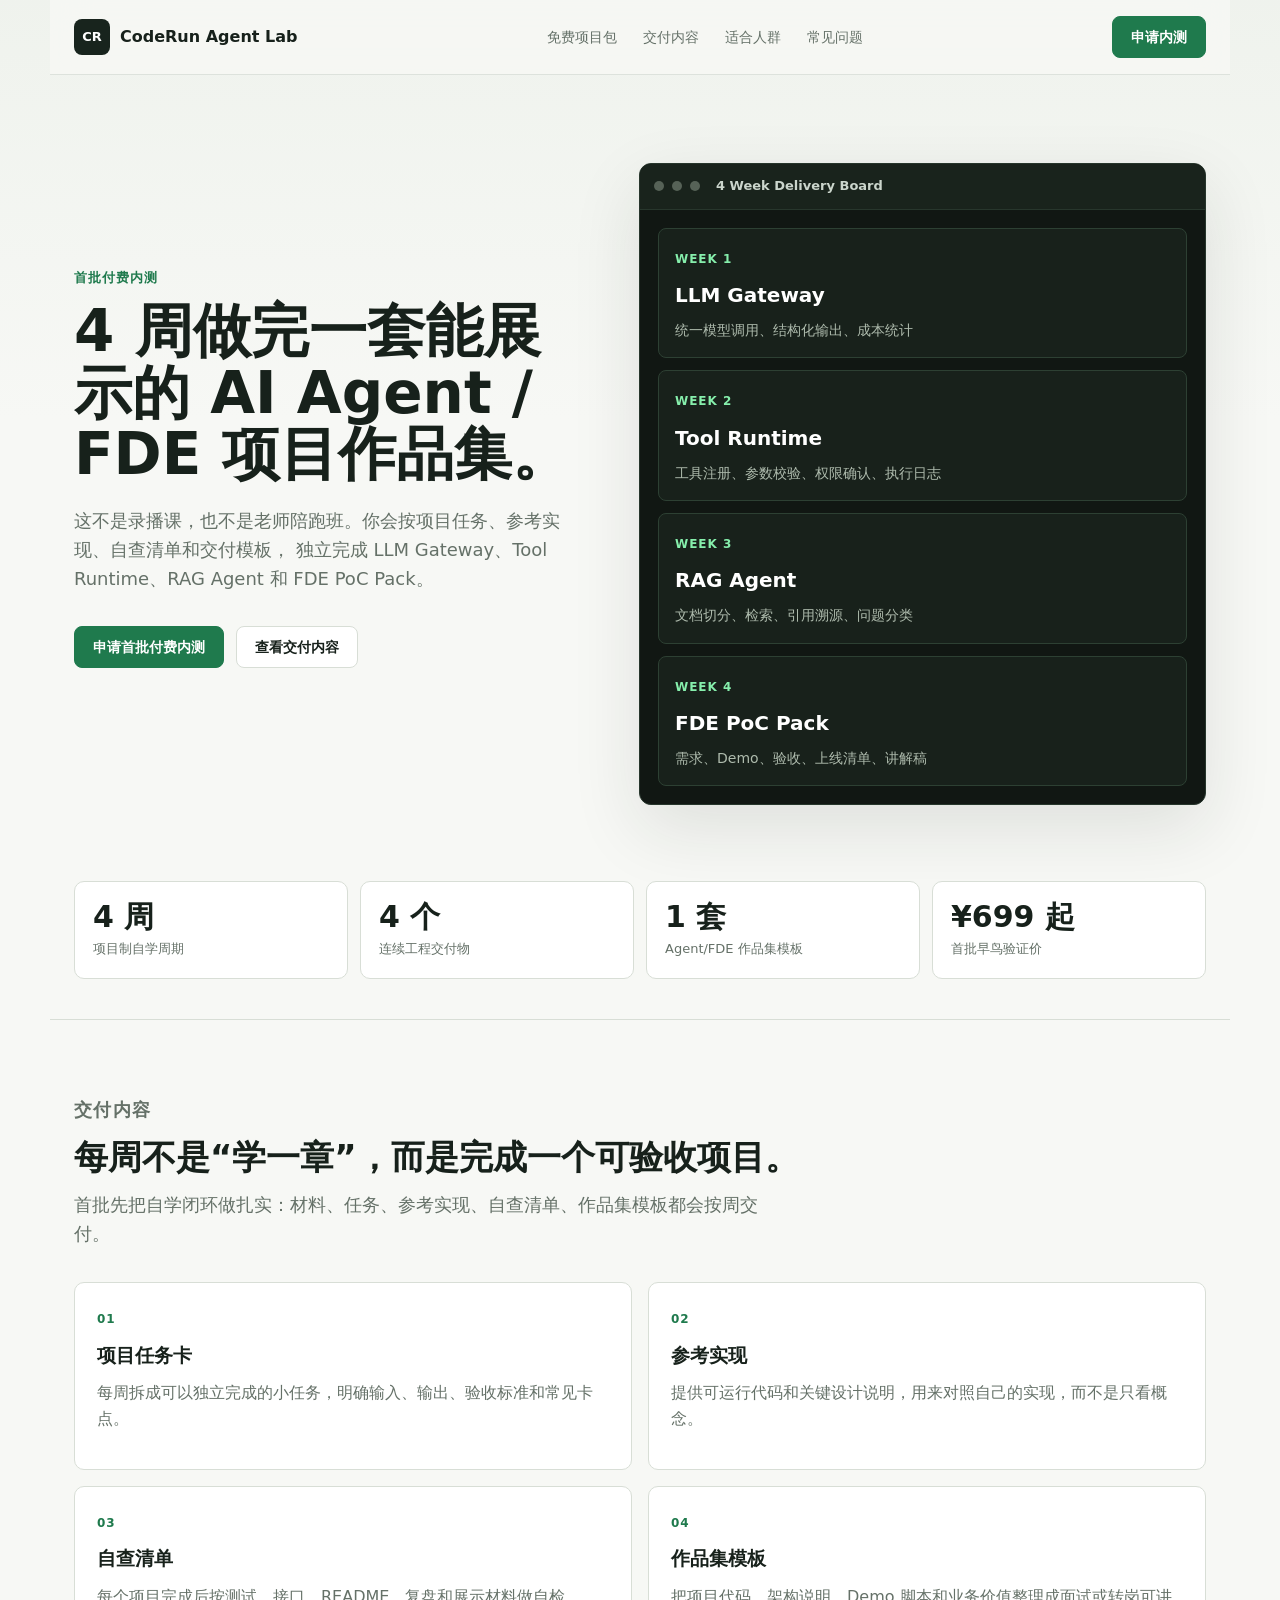
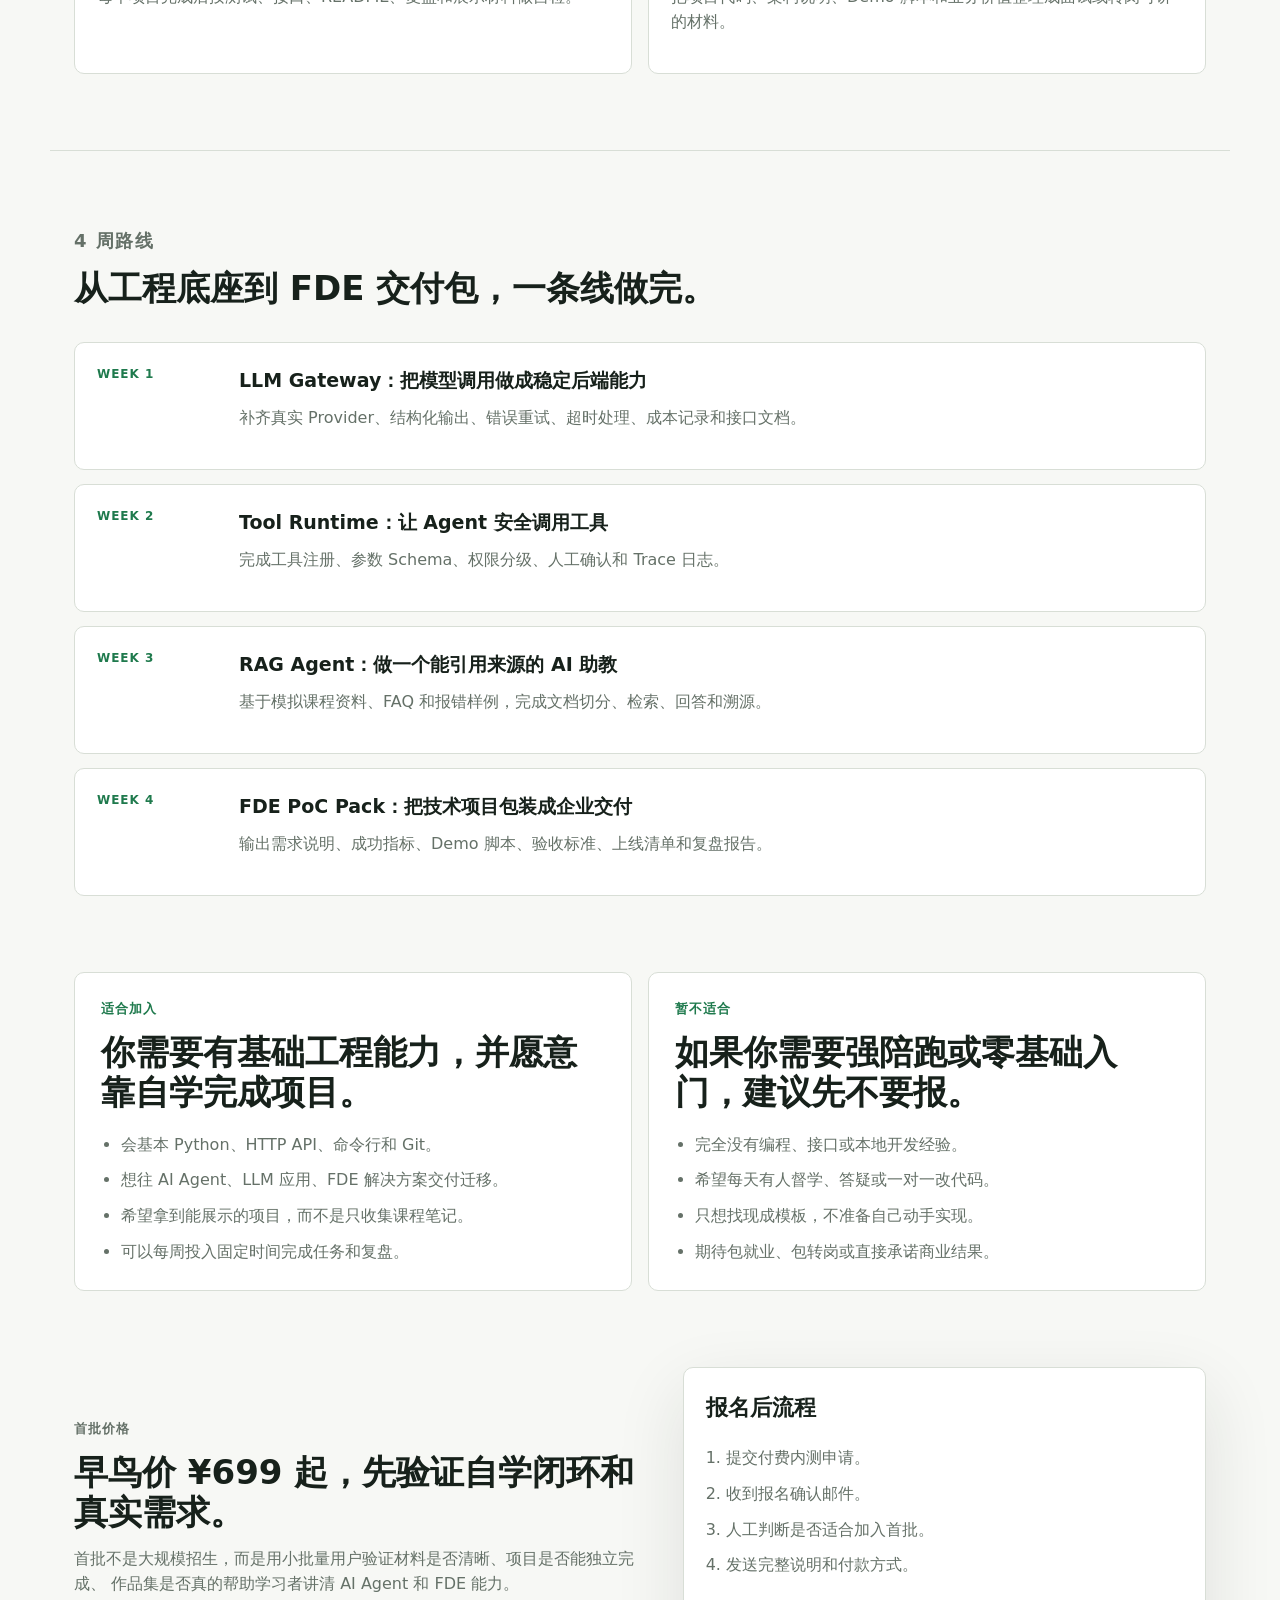
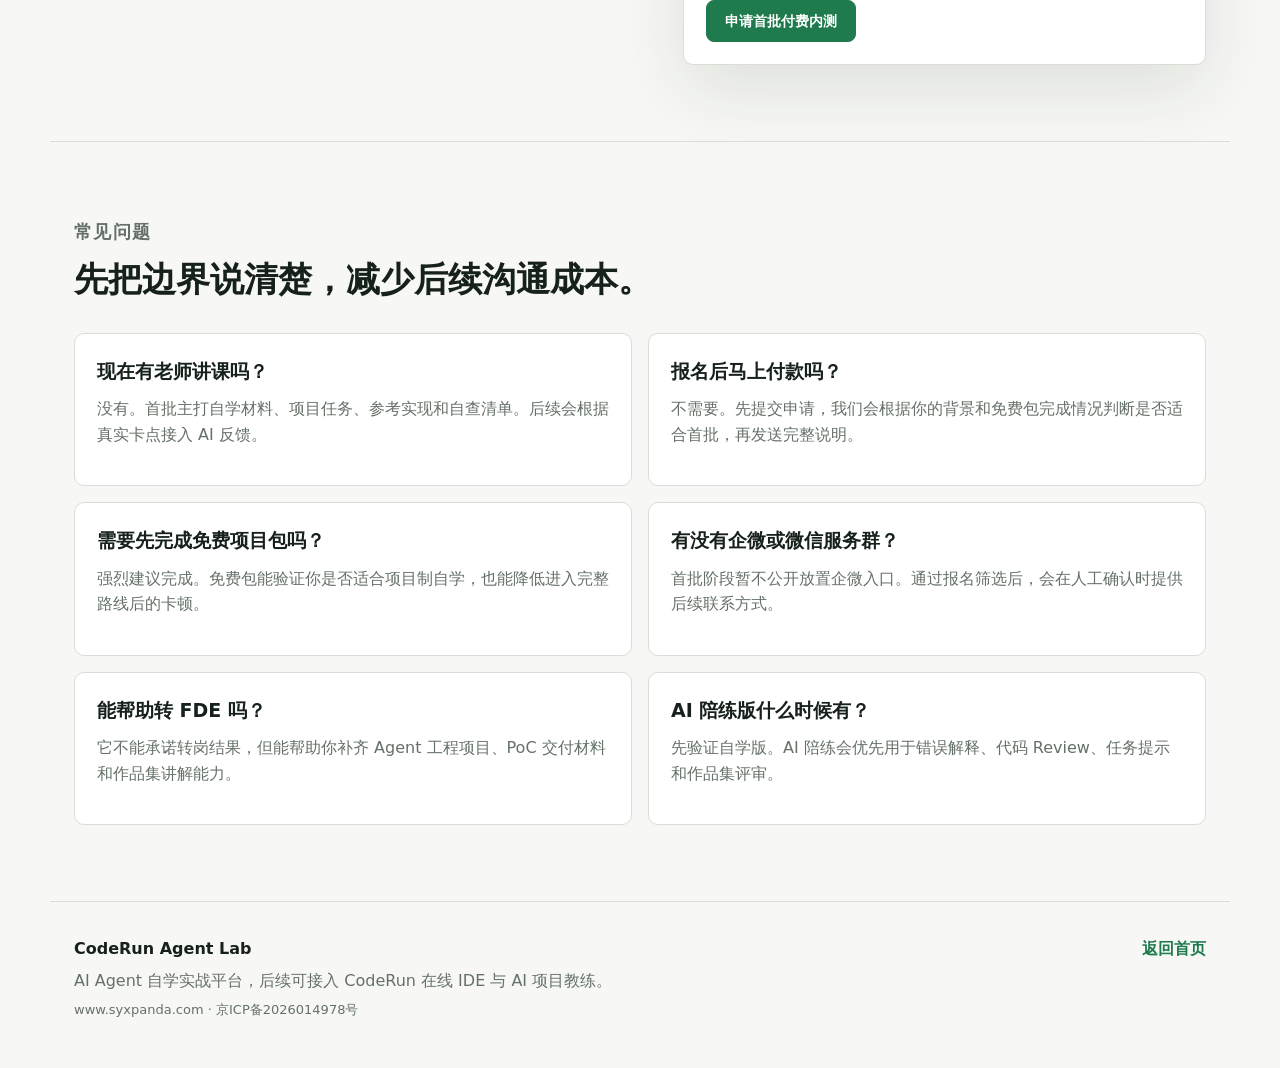
==== program.html @ 890c14da "Add paid program detail page" ====
<!doctype html>
<html lang="zh-CN">
  <head>
    <meta charset="UTF-8" />
    <meta name="viewport" content="width=device-width, initial-scale=1.0" />
    <meta
      name="description"
      content="CodeRun Agent Lab 4 周完整自学版首批内测说明页，面向想系统完成 AI Agent 工程项目和 FDE 作品集的人。"
    />
    <title>4 周完整自学版 | CodeRun Agent Lab</title>
    <link rel="stylesheet" href="./styles.css" />
  </head>
  <body>
    <header class="site-header">
      <a class="brand" href="./index.html" aria-label="CodeRun Agent Lab 首页">
        <span class="brand-mark">CR</span>
        <span>CodeRun Agent Lab</span>
      </a>
      <nav class="nav-links" aria-label="主导航">
        <a href="./index.html#starter">免费项目包</a>
        <a href="#deliverables">交付内容</a>
        <a href="#fit">适合人群</a>
        <a href="#faq">常见问题</a>
      </nav>
      <a class="header-cta" href="https://my.feishu.cn/share/base/shrcnKEqIDfcD7FHOLdER6h8Zbg" target="_blank" rel="noopener">申请内测</a>
    </header>

    <main>
      <section class="program-hero">
        <div class="program-hero-copy">
          <p class="eyebrow">首批付费内测</p>
          <h1>4 周做完一套能展示的 AI Agent / FDE 项目作品集。</h1>
          <p class="hero-lead">
            这不是录播课，也不是老师陪跑班。你会按项目任务、参考实现、自查清单和交付模板，
            独立完成 LLM Gateway、Tool Runtime、RAG Agent 和 FDE PoC Pack。
          </p>
          <div class="hero-actions">
            <a class="button button-primary" href="https://my.feishu.cn/share/base/shrcnKEqIDfcD7FHOLdER6h8Zbg" target="_blank" rel="noopener">申请首批付费内测</a>
            <a class="button button-secondary" href="#deliverables">查看交付内容</a>
          </div>
        </div>
        <div class="program-console" aria-label="自学营交付看板">
          <div class="preview-topbar">
            <span></span>
            <span></span>
            <span></span>
            <strong>4 Week Delivery Board</strong>
          </div>
          <div class="program-console-body">
            <div>
              <span>Week 1</span>
              <strong>LLM Gateway</strong>
              <p>统一模型调用、结构化输出、成本统计</p>
            </div>
            <div>
              <span>Week 2</span>
              <strong>Tool Runtime</strong>
              <p>工具注册、参数校验、权限确认、执行日志</p>
            </div>
            <div>
              <span>Week 3</span>
              <strong>RAG Agent</strong>
              <p>文档切分、检索、引用溯源、问题分类</p>
            </div>
            <div>
              <span>Week 4</span>
              <strong>FDE PoC Pack</strong>
              <p>需求、Demo、验收、上线清单、讲解稿</p>
            </div>
          </div>
        </div>
      </section>

      <section class="program-metrics">
        <article>
          <strong>4 周</strong>
          <span>项目制自学周期</span>
        </article>
        <article>
          <strong>4 个</strong>
          <span>连续工程交付物</span>
        </article>
        <article>
          <strong>1 套</strong>
          <span>Agent/FDE 作品集模板</span>
        </article>
        <article>
          <strong>¥699 起</strong>
          <span>首批早鸟验证价</span>
        </article>
      </section>

      <section id="deliverables" class="program-detail-section">
        <div class="section-heading">
          <p class="section-label">交付内容</p>
          <h2>每周不是“学一章”，而是完成一个可验收项目。</h2>
          <p>首批先把自学闭环做扎实：材料、任务、参考实现、自查清单、作品集模板都会按周交付。</p>
        </div>
        <div class="program-detail-grid">
          <article>
            <span>01</span>
            <h3>项目任务卡</h3>
            <p>每周拆成可以独立完成的小任务，明确输入、输出、验收标准和常见卡点。</p>
          </article>
          <article>
            <span>02</span>
            <h3>参考实现</h3>
            <p>提供可运行代码和关键设计说明，用来对照自己的实现，而不是只看概念。</p>
          </article>
          <article>
            <span>03</span>
            <h3>自查清单</h3>
            <p>每个项目完成后按测试、接口、README、复盘和展示材料做自检。</p>
          </article>
          <article>
            <span>04</span>
            <h3>作品集模板</h3>
            <p>把项目代码、架构说明、Demo 脚本和业务价值整理成面试或转岗可讲的材料。</p>
          </article>
        </div>
      </section>

      <section class="week-section">
        <div class="section-heading">
          <p class="section-label">4 周路线</p>
          <h2>从工程底座到 FDE 交付包，一条线做完。</h2>
        </div>
        <div class="week-list">
          <article>
            <span>Week 1</span>
            <div>
              <h3>LLM Gateway：把模型调用做成稳定后端能力</h3>
              <p>补齐真实 Provider、结构化输出、错误重试、超时处理、成本记录和接口文档。</p>
            </div>
          </article>
          <article>
            <span>Week 2</span>
            <div>
              <h3>Tool Runtime：让 Agent 安全调用工具</h3>
              <p>完成工具注册、参数 Schema、权限分级、人工确认和 Trace 日志。</p>
            </div>
          </article>
          <article>
            <span>Week 3</span>
            <div>
              <h3>RAG Agent：做一个能引用来源的 AI 助教</h3>
              <p>基于模拟课程资料、FAQ 和报错样例，完成文档切分、检索、回答和溯源。</p>
            </div>
          </article>
          <article>
            <span>Week 4</span>
            <div>
              <h3>FDE PoC Pack：把技术项目包装成企业交付</h3>
              <p>输出需求说明、成功指标、Demo 脚本、验收标准、上线清单和复盘报告。</p>
            </div>
          </article>
        </div>
      </section>

      <section id="fit" class="program-fit-section">
        <div>
          <p class="section-label">适合加入</p>
          <h2>你需要有基础工程能力，并愿意靠自学完成项目。</h2>
          <ul>
            <li>会基本 Python、HTTP API、命令行和 Git。</li>
            <li>想往 AI Agent、LLM 应用、FDE 解决方案交付迁移。</li>
            <li>希望拿到能展示的项目，而不是只收集课程笔记。</li>
            <li>可以每周投入固定时间完成任务和复盘。</li>
          </ul>
        </div>
        <div>
          <p class="section-label">暂不适合</p>
          <h2>如果你需要强陪跑或零基础入门，建议先不要报。</h2>
          <ul>
            <li>完全没有编程、接口或本地开发经验。</li>
            <li>希望每天有人督学、答疑或一对一改代码。</li>
            <li>只想找现成模板，不准备自己动手实现。</li>
            <li>期待包就业、包转岗或直接承诺商业结果。</li>
          </ul>
        </div>
      </section>

      <section class="offer-section">
        <div>
          <p class="section-label">首批价格</p>
          <h2>早鸟价 ¥699 起，先验证自学闭环和真实需求。</h2>
          <p>
            首批不是大规模招生，而是用小批量用户验证材料是否清晰、项目是否能独立完成、
            作品集是否真的帮助学习者讲清 AI Agent 和 FDE 能力。
          </p>
        </div>
        <div class="offer-box">
          <strong>报名后流程</strong>
          <ol>
            <li>提交付费内测申请。</li>
            <li>收到报名确认邮件。</li>
            <li>人工判断是否适合加入首批。</li>
            <li>发送完整说明和付款方式。</li>
          </ol>
          <a class="button button-primary" href="https://my.feishu.cn/share/base/shrcnKEqIDfcD7FHOLdER6h8Zbg" target="_blank" rel="noopener">申请首批付费内测</a>
        </div>
      </section>

      <section id="faq" class="faq-section">
        <div class="section-heading">
          <p class="section-label">常见问题</p>
          <h2>先把边界说清楚，减少后续沟通成本。</h2>
        </div>
        <div class="faq-list">
          <article>
            <h3>现在有老师讲课吗？</h3>
            <p>没有。首批主打自学材料、项目任务、参考实现和自查清单。后续会根据真实卡点接入 AI 反馈。</p>
          </article>
          <article>
            <h3>报名后马上付款吗？</h3>
            <p>不需要。先提交申请，我们会根据你的背景和免费包完成情况判断是否适合首批，再发送完整说明。</p>
          </article>
          <article>
            <h3>需要先完成免费项目包吗？</h3>
            <p>强烈建议完成。免费包能验证你是否适合项目制自学，也能降低进入完整路线后的卡顿。</p>
          </article>
          <article>
            <h3>有没有企微或微信服务群？</h3>
            <p>首批阶段暂不公开放置企微入口。通过报名筛选后，会在人工确认时提供后续联系方式。</p>
          </article>
          <article>
            <h3>能帮助转 FDE 吗？</h3>
            <p>它不能承诺转岗结果，但能帮助你补齐 Agent 工程项目、PoC 交付材料和作品集讲解能力。</p>
          </article>
          <article>
            <h3>AI 陪练版什么时候有？</h3>
            <p>先验证自学版。AI 陪练会优先用于错误解释、代码 Review、任务提示和作品集评审。</p>
          </article>
        </div>
      </section>
    </main>

    <footer class="site-footer">
      <div>
        <strong>CodeRun Agent Lab</strong>
        <p>AI Agent 自学实战平台，后续可接入 CodeRun 在线 IDE 与 AI 项目教练。</p>
        <p class="footer-meta">www.syxpanda.com · 京ICP备2026014978号</p>
      </div>
      <a href="./index.html">返回首页</a>
    </footer>
  </body>
</html>
---- styles.css ----
:root {
  --bg: #f7f8f5;
  --surface: #ffffff;
  --surface-soft: #edf1eb;
  --ink: #17211b;
  --muted: #657168;
  --rule: #d8ded6;
  --green: #1f7a4d;
  --green-dark: #155f3a;
  --blue: #2563eb;
  --amber: #b7791f;
  --red: #c2413a;
  --shadow: 0 24px 70px rgba(23, 33, 27, 0.11);
  --max: 1180px;
  font-family: Inter, ui-sans-serif, system-ui, -apple-system, BlinkMacSystemFont, "Segoe UI", sans-serif;
}

* {
  box-sizing: border-box;
}

html {
  scroll-behavior: smooth;
}

body {
  margin: 0;
  color: var(--ink);
  background:
    linear-gradient(180deg, rgba(237, 241, 235, 0.8), rgba(247, 248, 245, 0) 420px),
    var(--bg);
  line-height: 1.6;
}

a {
  color: inherit;
  text-decoration: none;
}

.site-header {
  position: sticky;
  top: 0;
  z-index: 10;
  display: flex;
  align-items: center;
  justify-content: space-between;
  gap: 24px;
  max-width: var(--max);
  margin: 0 auto;
  padding: 16px 24px;
  backdrop-filter: blur(18px);
  background: rgba(247, 248, 245, 0.82);
  border-bottom: 1px solid rgba(216, 222, 214, 0.8);
}

.brand {
  display: inline-flex;
  align-items: center;
  gap: 10px;
  font-weight: 800;
  letter-spacing: 0;
}

.brand-mark {
  display: grid;
  place-items: center;
  width: 36px;
  height: 36px;
  border-radius: 8px;
  color: white;
  background: #18241d;
  font-size: 13px;
}

.nav-links {
  display: flex;
  gap: 26px;
  color: var(--muted);
  font-size: 14px;
}

.nav-links a:hover {
  color: var(--ink);
}

.header-cta,
.button {
  display: inline-flex;
  align-items: center;
  justify-content: center;
  min-height: 42px;
  padding: 0 18px;
  border-radius: 8px;
  font-size: 14px;
  font-weight: 700;
  border: 1px solid transparent;
}

.header-cta,
.button-primary {
  color: white;
  background: var(--green);
  border-color: var(--green);
}

.header-cta:hover,
.button-primary:hover {
  background: var(--green-dark);
}

.button-secondary {
  background: var(--surface);
  border-color: var(--rule);
  color: var(--ink);
}

.button-secondary:hover {
  border-color: #aeb9ad;
}

.hero-section,
.delivery-hero,
.program-hero,
.audience-section,
.conversion-section,
.path-section,
.projects-section,
.starter-section,
.fit-section,
.program-section,
.program-detail-section,
.week-section,
.program-fit-section,
.offer-section,
.faq-section,
.platform-section,
.outcome-section,
.pricing-section {
  max-width: var(--max);
  margin: 0 auto;
  padding: 76px 24px;
}

.hero-section {
  display: grid;
  grid-template-columns: minmax(0, 0.93fr) minmax(420px, 1.07fr);
  gap: 52px;
  align-items: center;
  padding-top: 88px;
}

.delivery-hero {
  display: grid;
  grid-template-columns: minmax(0, 0.95fr) minmax(380px, 1.05fr);
  gap: 48px;
  align-items: center;
  padding-top: 88px;
}

.program-hero {
  display: grid;
  grid-template-columns: minmax(0, 0.95fr) minmax(420px, 1.05fr);
  gap: 52px;
  align-items: center;
  padding-top: 88px;
}

.program-console {
  overflow: hidden;
  background: #111713;
  border: 1px solid #27362c;
  border-radius: 12px;
  box-shadow: var(--shadow);
}

.program-console-body {
  display: grid;
  gap: 12px;
  padding: 18px;
}

.program-console-body div {
  padding: 16px;
  border: 1px solid #2d4033;
  border-radius: 8px;
  background: #18211b;
}

.program-console-body span,
.week-list span,
.program-detail-grid span {
  display: inline-flex;
  margin-bottom: 10px;
  color: #86efac;
  font-size: 12px;
  font-weight: 800;
  letter-spacing: 0.08em;
  text-transform: uppercase;
}

.program-console-body strong {
  display: block;
  color: white;
  font-size: 20px;
}

.program-console-body p {
  margin: 8px 0 0;
  color: #aebbad;
  font-size: 14px;
}

.eyebrow,
.section-label {
  margin: 0 0 12px;
  color: var(--green);
  font-size: 13px;
  font-weight: 800;
  letter-spacing: 0.08em;
  text-transform: uppercase;
}

h1,
h2,
h3,
p {
  margin-top: 0;
}

h1 {
  max-width: 720px;
  margin-bottom: 22px;
  font-size: 58px;
  line-height: 1.06;
  letter-spacing: 0;
}

h2 {
  margin-bottom: 14px;
  font-size: 34px;
  line-height: 1.18;
  letter-spacing: 0;
}

h3 {
  margin-bottom: 10px;
  font-size: 19px;
  letter-spacing: 0;
}

.hero-lead,
.section-heading p,
.outcome-copy p {
  max-width: 700px;
  color: var(--muted);
  font-size: 18px;
}

.hero-actions {
  display: flex;
  flex-wrap: wrap;
  gap: 12px;
  margin: 32px 0;
}

.hero-proof {
  display: grid;
  grid-template-columns: repeat(3, 1fr);
  gap: 12px;
  max-width: 520px;
}

.hero-proof div {
  padding: 14px;
  background: rgba(255, 255, 255, 0.72);
  border: 1px solid var(--rule);
  border-radius: 8px;
}

.hero-proof strong {
  display: block;
  font-size: 26px;
}

.hero-proof span {
  color: var(--muted);
  font-size: 13px;
}

.product-preview {
  overflow: hidden;
  background: #111713;
  border: 1px solid #27362c;
  border-radius: 12px;
  box-shadow: var(--shadow);
}

.preview-topbar {
  display: flex;
  align-items: center;
  gap: 8px;
  padding: 12px 14px;
  color: #cbd5cc;
  background: #19231c;
  border-bottom: 1px solid #27362c;
}

.preview-topbar span {
  width: 10px;
  height: 10px;
  border-radius: 50%;
  background: #566257;
}

.preview-topbar strong {
  margin-left: 8px;
  font-size: 13px;
}

.preview-body {
  display: grid;
  grid-template-columns: 170px 1fr;
  min-height: 430px;
}

.preview-sidebar {
  display: flex;
  flex-direction: column;
  gap: 8px;
  padding: 18px 12px;
  background: #141c17;
  border-right: 1px solid #27362c;
}

.preview-sidebar span {
  padding: 9px 10px;
  border-radius: 7px;
  color: #8f9a91;
  font-size: 12px;
}

.preview-sidebar .active {
  color: #e7f4ea;
  background: #1f7a4d;
}

.preview-main {
  padding: 20px;
}

.task-card {
  padding: 18px;
  border: 1px solid #2d4033;
  border-radius: 10px;
  background: #18211b;
}

.task-meta {
  display: flex;
  justify-content: space-between;
  color: #9eb3a4;
  font-size: 12px;
}

.task-card h2 {
  margin-top: 14px;
  color: white;
  font-size: 24px;
}

.task-card p {
  color: #aebbad;
  font-size: 14px;
}

.test-list {
  display: grid;
  gap: 8px;
  margin-top: 18px;
}

.test-list span {
  padding: 9px 10px;
  border-radius: 7px;
  font-size: 13px;
}

.passed {
  color: #bbf7d0;
  background: rgba(31, 122, 77, 0.2);
}

.running {
  color: #fde68a;
  background: rgba(183, 121, 31, 0.18);
}

.code-panel {
  margin-top: 14px;
  padding: 16px;
  border-radius: 10px;
  background: #0c100d;
  border: 1px solid #27362c;
}

pre {
  margin: 0;
  overflow: auto;
  color: #d6eadb;
  font-size: 13px;
  line-height: 1.7;
}

.delivery-terminal {
  overflow: hidden;
  background: #0c100d;
  border: 1px solid #27362c;
  border-radius: 12px;
  box-shadow: var(--shadow);
}

.delivery-terminal pre {
  padding: 22px;
}

.audience-section {
  display: grid;
  grid-template-columns: 0.8fr 1.2fr;
  gap: 44px;
  border-top: 1px solid var(--rule);
}

.audience-grid,
.conversion-grid,
.capability-grid,
.program-grid,
.pricing-grid {
  display: grid;
  grid-template-columns: repeat(3, 1fr);
  gap: 16px;
}

.audience-grid article,
.conversion-grid article,
.capability-grid article,
.program-grid article,
.price-card,
.project-card,
.portfolio-card,
.fit-column {
  background: var(--surface);
  border: 1px solid var(--rule);
  border-radius: 10px;
  padding: 22px;
}

.audience-grid p,
.conversion-grid p,
.capability-grid p,
.program-grid p,
.project-card p,
.price-card p,
.portfolio-card li,
.fit-column li {
  color: var(--muted);
}

.conversion-section {
  padding-top: 0;
}

.conversion-grid article {
  min-height: 210px;
}

.conversion-grid span {
  display: inline-flex;
  margin-bottom: 18px;
  color: var(--green);
  font-size: 12px;
  font-weight: 800;
  letter-spacing: 0.08em;
  text-transform: uppercase;
}

.section-heading {
  margin-bottom: 34px;
}

.timeline {
  display: grid;
  gap: 14px;
}

.timeline-item {
  display: grid;
  grid-template-columns: 72px 1fr;
  gap: 18px;
  align-items: start;
  padding: 22px;
  background: var(--surface);
  border: 1px solid var(--rule);
  border-radius: 10px;
}

.timeline-item span {
  display: grid;
  place-items: center;
  width: 48px;
  height: 48px;
  color: white;
  background: #18241d;
  border-radius: 8px;
  font-weight: 800;
}

.timeline-item p {
  margin-bottom: 0;
  color: var(--muted);
}

.project-grid {
  display: grid;
  grid-template-columns: repeat(3, 1fr);
  gap: 16px;
}

.project-card {
  min-height: 310px;
}

.featured-project {
  grid-column: span 2;
  background: #18241d;
  color: white;
  border-color: #18241d;
}

.featured-project p,
.featured-project li {
  color: #c5d1c7;
}

.project-index {
  display: inline-flex;
  margin-bottom: 18px;
  color: var(--green);
  font-size: 12px;
  font-weight: 800;
  text-transform: uppercase;
  letter-spacing: 0.08em;
}

.featured-project .project-index {
  color: #86efac;
}

.starter-section {
  padding-top: 0;
}

.starter-panel {
  display: grid;
  grid-template-columns: 1.15fr 0.85fr;
  gap: 26px;
  padding: 30px;
  background: #18241d;
  color: white;
  border-radius: 12px;
  box-shadow: var(--shadow);
}

.starter-copy p:not(.section-label) {
  max-width: 680px;
  color: #c5d1c7;
  font-size: 17px;
}

.starter-actions {
  display: flex;
  flex-wrap: wrap;
  gap: 12px;
  margin-top: 26px;
}

.starter-panel .button-secondary {
  background: transparent;
  color: white;
  border-color: #536358;
}

.starter-panel .button-secondary:hover {
  border-color: #91a495;
}

.starter-includes {
  padding: 22px;
  background: rgba(255, 255, 255, 0.06);
  border: 1px solid rgba(255, 255, 255, 0.12);
  border-radius: 10px;
}

.starter-includes ul {
  display: grid;
  gap: 10px;
  margin: 16px 0 0;
  padding-left: 18px;
  color: #c5d1c7;
}

.fit-section {
  display: grid;
  grid-template-columns: 1fr 1fr;
  gap: 16px;
  padding-top: 0;
}

.fit-column {
  min-height: 360px;
}

.fit-column ul {
  display: grid;
  gap: 12px;
  margin: 22px 0 0;
  padding-left: 18px;
}

.muted-fit {
  background: #f0f3ee;
}

.program-section {
  border-top: 1px solid var(--rule);
}

.program-summary {
  display: grid;
  grid-template-columns: repeat(4, 1fr);
  gap: 12px;
  margin-bottom: 18px;
}

.program-metrics {
  display: grid;
  grid-template-columns: repeat(4, 1fr);
  gap: 12px;
  max-width: var(--max);
  margin: 0 auto;
  padding: 0 24px 40px;
}

.program-summary article,
.program-metrics article {
  padding: 18px;
  background: var(--surface);
  border: 1px solid var(--rule);
  border-radius: 10px;
}

.program-summary strong,
.program-summary span,
.program-metrics strong,
.program-metrics span {
  display: block;
}

.program-summary strong,
.program-metrics strong {
  font-size: 30px;
  line-height: 1.1;
}

.program-summary span,
.program-metrics span {
  margin-top: 6px;
  color: var(--muted);
  font-size: 13px;
}

.program-grid {
  grid-template-columns: repeat(4, 1fr);
}

.program-grid article {
  min-height: 360px;
}

.program-grid span {
  display: inline-flex;
  margin-bottom: 18px;
  color: var(--green);
  font-size: 12px;
  font-weight: 800;
  letter-spacing: 0.08em;
  text-transform: uppercase;
}

.program-grid ul {
  display: grid;
  gap: 8px;
  margin: 18px 0 0;
  padding-left: 18px;
}

.program-delivery {
  display: grid;
  grid-template-columns: 1fr 1fr auto;
  gap: 16px;
  align-items: center;
  margin-top: 18px;
  padding: 22px;
  background: #18241d;
  color: white;
  border-radius: 12px;
}

.program-delivery p {
  margin-bottom: 0;
  color: #c5d1c7;
}

.program-detail-section,
.week-section,
.faq-section {
  border-top: 1px solid var(--rule);
}

.program-detail-grid,
.faq-list {
  display: grid;
  grid-template-columns: repeat(2, 1fr);
  gap: 16px;
}

.program-detail-grid article,
.week-list article,
.faq-list article,
.offer-box {
  background: var(--surface);
  border: 1px solid var(--rule);
  border-radius: 10px;
  padding: 22px;
}

.program-detail-grid span {
  color: var(--green);
}

.program-detail-grid p,
.week-list p,
.program-fit-section li,
.offer-section p,
.offer-box li,
.faq-list p {
  color: var(--muted);
}

.week-list {
  display: grid;
  gap: 14px;
}

.week-list article {
  display: grid;
  grid-template-columns: 120px 1fr;
  gap: 22px;
}

.week-list span {
  color: var(--green);
}

.program-fit-section {
  display: grid;
  grid-template-columns: 1fr 1fr;
  gap: 16px;
  padding-top: 0;
}

.program-fit-section > div {
  padding: 26px;
  background: var(--surface);
  border: 1px solid var(--rule);
  border-radius: 10px;
}

.program-fit-section ul,
.offer-box ol {
  display: grid;
  gap: 10px;
  margin: 20px 0 0;
  padding-left: 20px;
}

.offer-section {
  display: grid;
  grid-template-columns: 1fr 0.9fr;
  gap: 28px;
  align-items: center;
  padding-top: 0;
}

.offer-box {
  box-shadow: var(--shadow);
}

.offer-box strong {
  display: block;
  font-size: 22px;
}

.offer-box .button {
  margin-top: 22px;
}

.project-card ul,
.price-card ul,
.portfolio-card ol {
  display: grid;
  gap: 8px;
  margin: 18px 0 0;
  padding-left: 18px;
}

.platform-section {
  background: var(--surface-soft);
  max-width: none;
}

.platform-section > * {
  max-width: var(--max);
  margin-left: auto;
  margin-right: auto;
}

.architecture-panel {
  display: grid;
  grid-template-columns: 1fr 28px 1fr 28px 1fr 28px 1fr;
  align-items: center;
  margin-top: 26px;
  padding: 18px;
  background: var(--surface);
  border: 1px solid var(--rule);
  border-radius: 10px;
}

.architecture-panel div {
  min-height: 92px;
  padding: 16px;
  border: 1px solid var(--rule);
  border-radius: 8px;
}

.architecture-panel strong,
.architecture-panel span {
  display: block;
}

.architecture-panel span {
  margin-top: 6px;
  color: var(--muted);
  font-size: 13px;
}

.architecture-panel i {
  height: 2px;
  background: var(--green);
}

.outcome-section {
  display: grid;
  grid-template-columns: 1.1fr 0.9fr;
  gap: 28px;
  align-items: center;
}

.portfolio-card {
  box-shadow: var(--shadow);
}

.pricing-section {
  border-top: 1px solid var(--rule);
}

.delivery-section {
  max-width: var(--max);
  margin: 0 auto;
  padding: 64px 24px;
}

.delivery-grid,
.task-board {
  display: grid;
  gap: 16px;
}

.delivery-grid {
  grid-template-columns: repeat(3, 1fr);
}

.delivery-grid article,
.task-board article {
  background: var(--surface);
  border: 1px solid var(--rule);
  border-radius: 10px;
  padding: 22px;
}

.delivery-grid p,
.task-board p,
.final-delivery p {
  color: var(--muted);
}

.task-board {
  grid-template-columns: repeat(4, 1fr);
}

.task-board span {
  display: grid;
  place-items: center;
  width: 42px;
  height: 42px;
  margin-bottom: 18px;
  color: white;
  background: #18241d;
  border-radius: 8px;
  font-weight: 800;
}

.task-board code {
  padding: 2px 6px;
  background: var(--surface-soft);
  border-radius: 6px;
  color: var(--ink);
}

.final-delivery {
  display: flex;
  align-items: center;
  justify-content: space-between;
  gap: 24px;
  border-top: 1px solid var(--rule);
}

.final-actions {
  display: flex;
  flex-wrap: wrap;
  gap: 12px;
  justify-content: flex-end;
}

.price-card {
  display: flex;
  flex-direction: column;
  gap: 16px;
}

.price-card strong {
  font-size: 32px;
}

.price-card .button {
  margin-top: auto;
}

.primary-price {
  border-color: var(--green);
  box-shadow: var(--shadow);
}

.site-footer {
  display: flex;
  justify-content: space-between;
  gap: 24px;
  max-width: var(--max);
  margin: 0 auto;
  padding: 34px 24px 48px;
  border-top: 1px solid var(--rule);
  color: var(--muted);
}

.site-footer strong {
  color: var(--ink);
}

.site-footer p {
  max-width: 560px;
  margin: 6px 0 0;
}

.footer-meta {
  font-size: 13px;
}

.site-footer a {
  color: var(--green);
  font-weight: 700;
}

@media (max-width: 980px) {
  .hero-section,
  .delivery-hero,
  .program-hero,
  .audience-section,
  .fit-section,
  .program-fit-section,
  .offer-section,
  .outcome-section {
    grid-template-columns: 1fr;
  }

  .product-preview,
  .program-console {
    max-width: 760px;
  }

  .starter-panel {
    grid-template-columns: 1fr;
  }

  .project-grid,
  .audience-grid,
  .conversion-grid,
  .capability-grid,
  .program-grid,
  .delivery-grid,
  .task-board,
  .pricing-grid {
    grid-template-columns: repeat(2, 1fr);
  }

  .program-summary,
  .program-metrics,
  .program-delivery {
    grid-template-columns: 1fr 1fr;
  }

  .architecture-panel {
    grid-template-columns: 1fr;
    gap: 10px;
  }

  .architecture-panel i {
    width: 2px;
    height: 18px;
    margin: 0 auto;
  }
}

@media (max-width: 720px) {
  .site-header {
    position: static;
  }

  .nav-links,
  .header-cta {
    display: none;
  }

  .hero-section,
  .delivery-hero,
  .program-hero,
  .audience-section,
  .conversion-section,
  .path-section,
  .projects-section,
  .starter-section,
  .fit-section,
  .program-section,
  .program-detail-section,
  .week-section,
  .program-fit-section,
  .offer-section,
  .faq-section,
  .outcome-section,
  .pricing-section {
    padding: 52px 18px;
  }

  h1 {
    font-size: 40px;
  }

  h2 {
    font-size: 28px;
  }

  .hero-proof,
  .project-grid,
  .audience-grid,
  .conversion-grid,
  .capability-grid,
  .program-grid,
  .program-summary,
  .program-metrics,
  .program-delivery,
  .program-detail-grid,
  .faq-list,
  .delivery-grid,
  .task-board,
  .pricing-grid {
    grid-template-columns: 1fr;
  }

  .program-metrics {
    padding: 0 18px 34px;
  }

  .week-list article {
    grid-template-columns: 1fr;
    gap: 8px;
  }

  .final-delivery {
    align-items: flex-start;
    flex-direction: column;
  }

  .preview-body {
    grid-template-columns: 1fr;
  }

  .preview-sidebar {
    display: none;
  }

  .featured-project {
    grid-column: auto;
  }

  .timeline-item {
    grid-template-columns: 1fr;
  }

  .site-footer {
    flex-direction: column;
    padding-left: 18px;
    padding-right: 18px;
  }
}
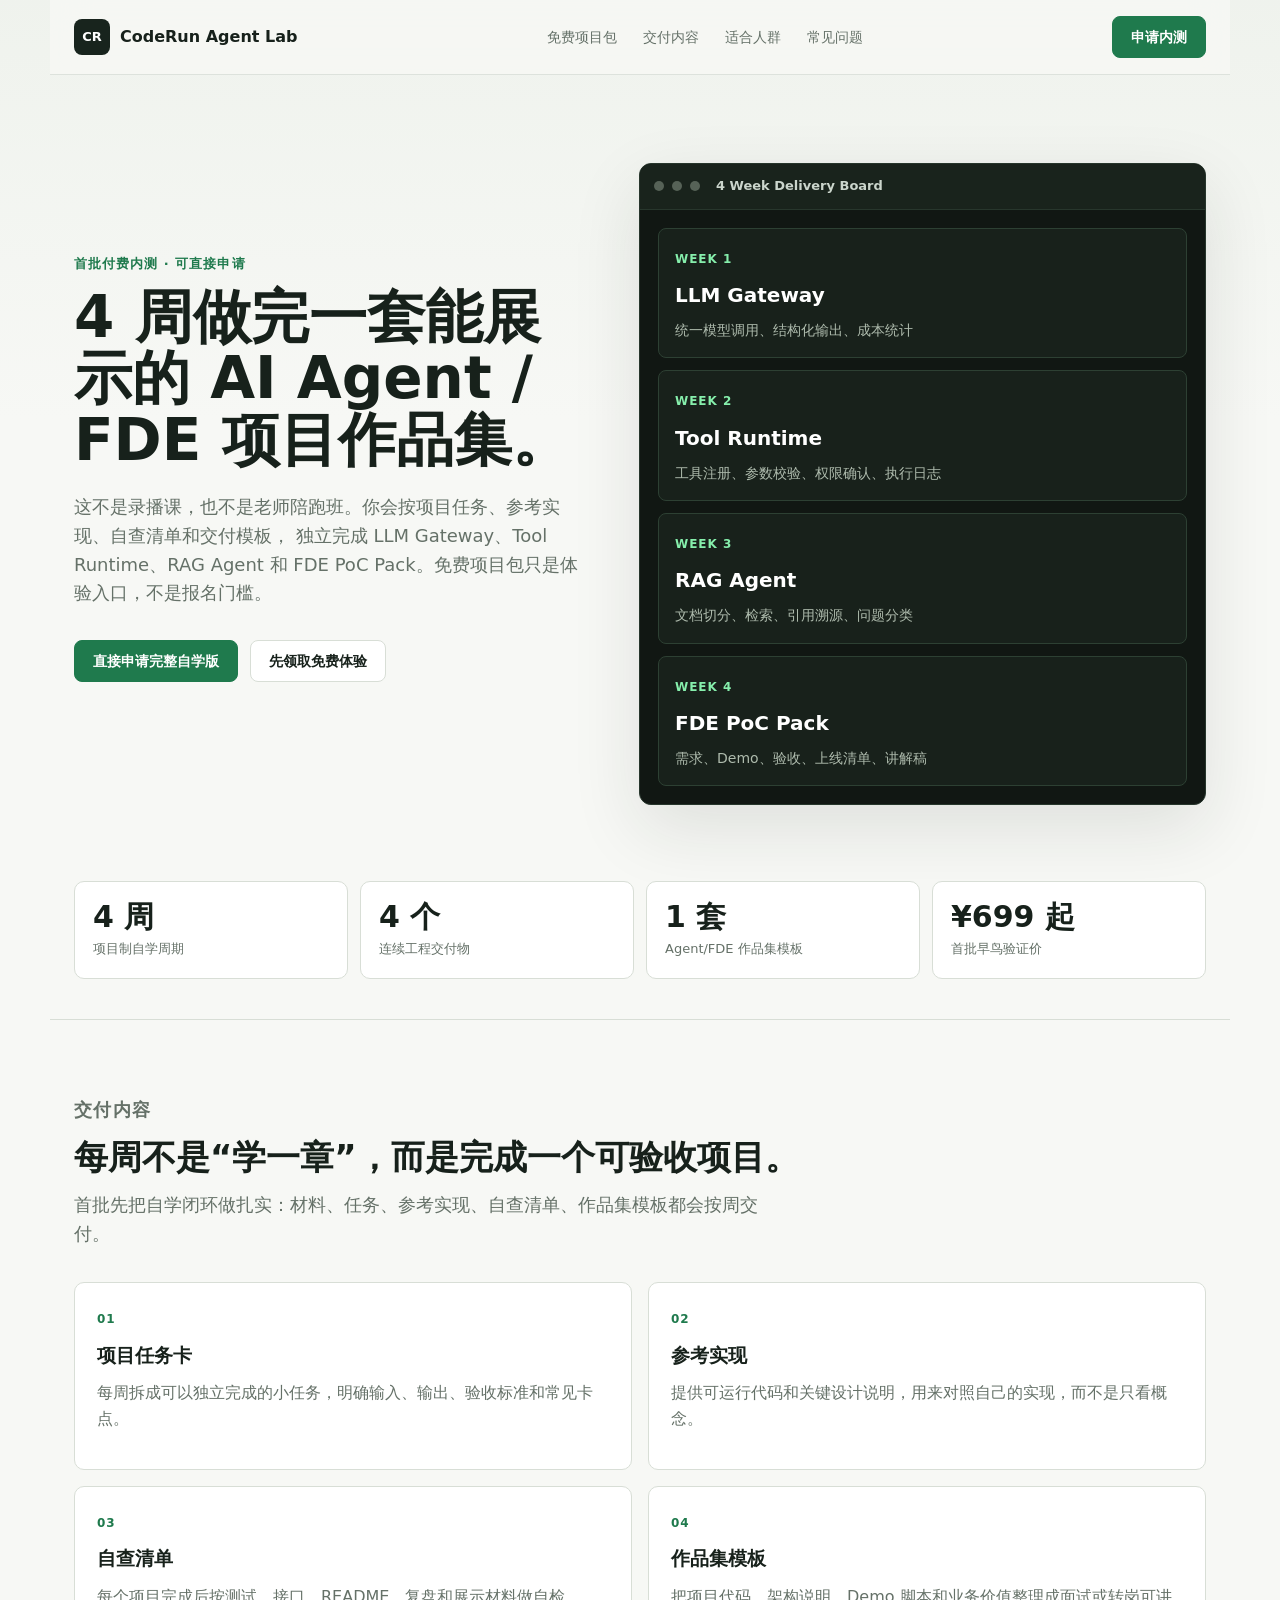
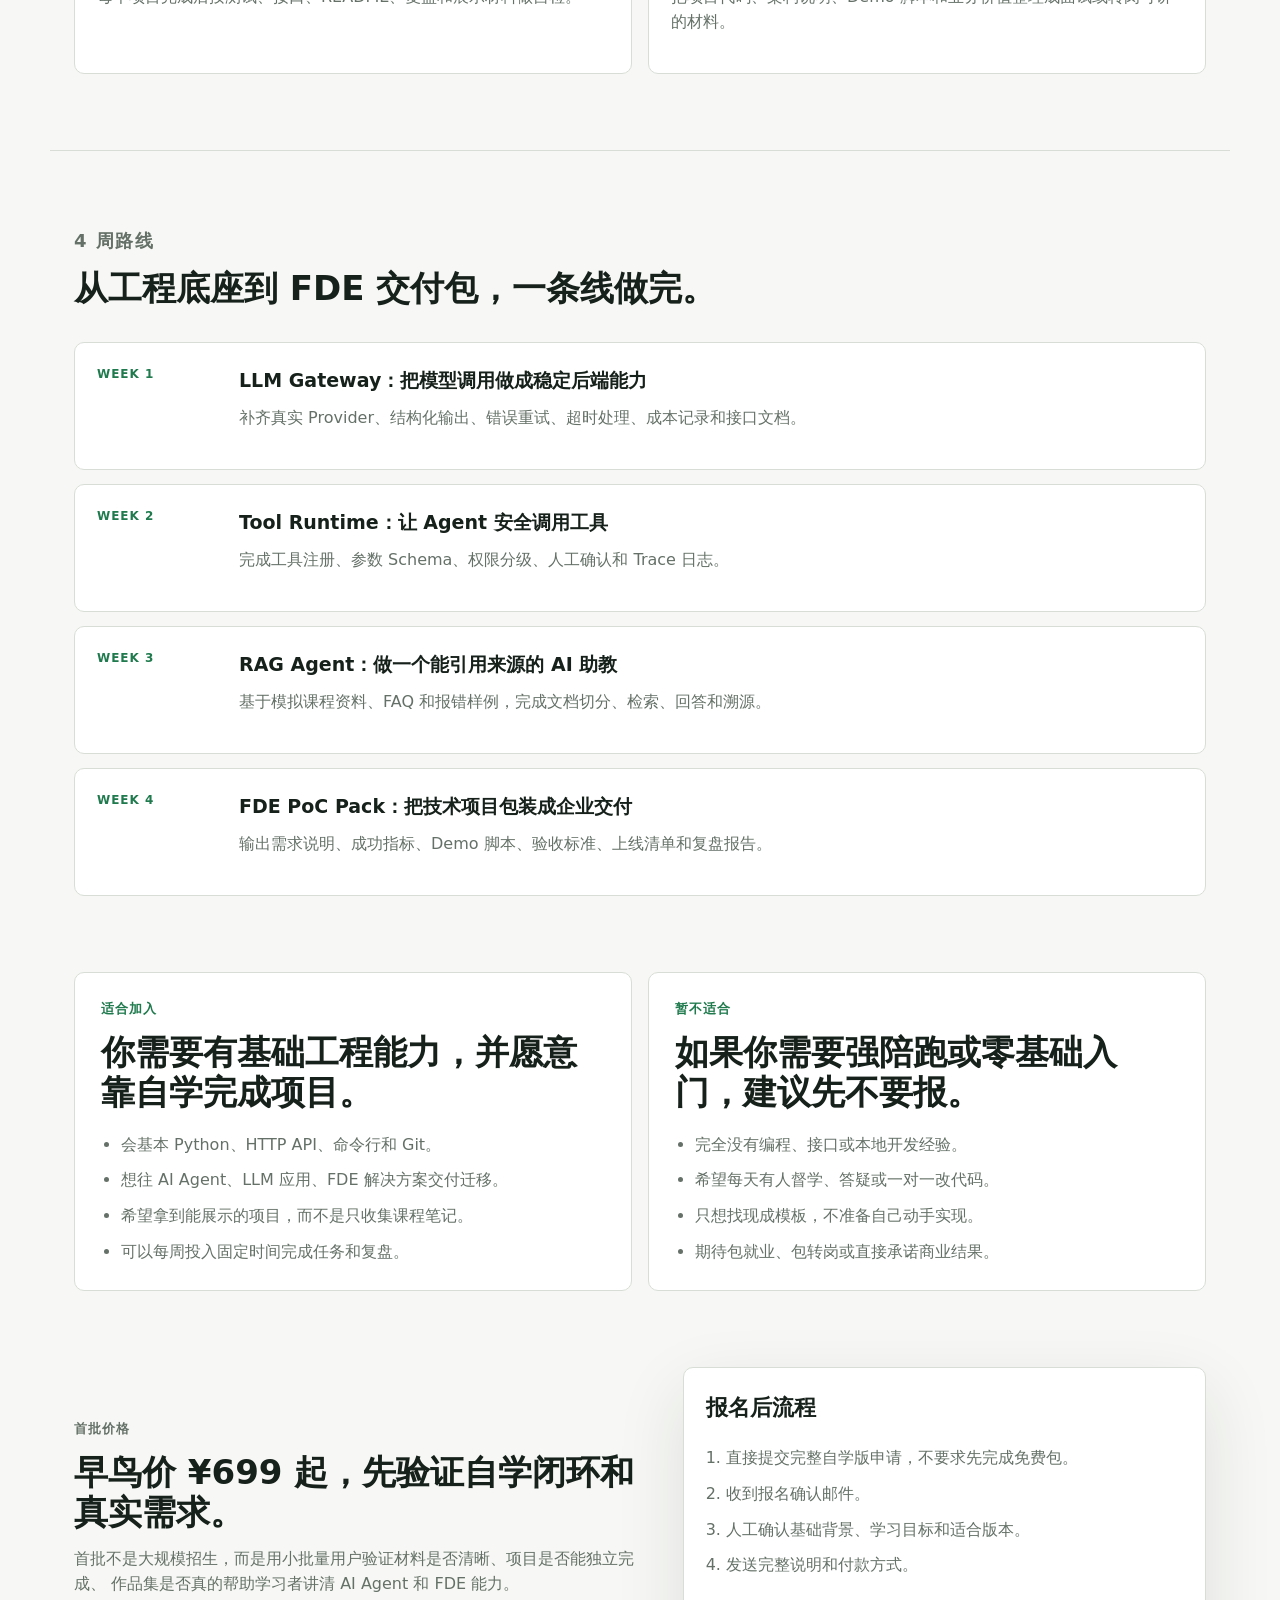
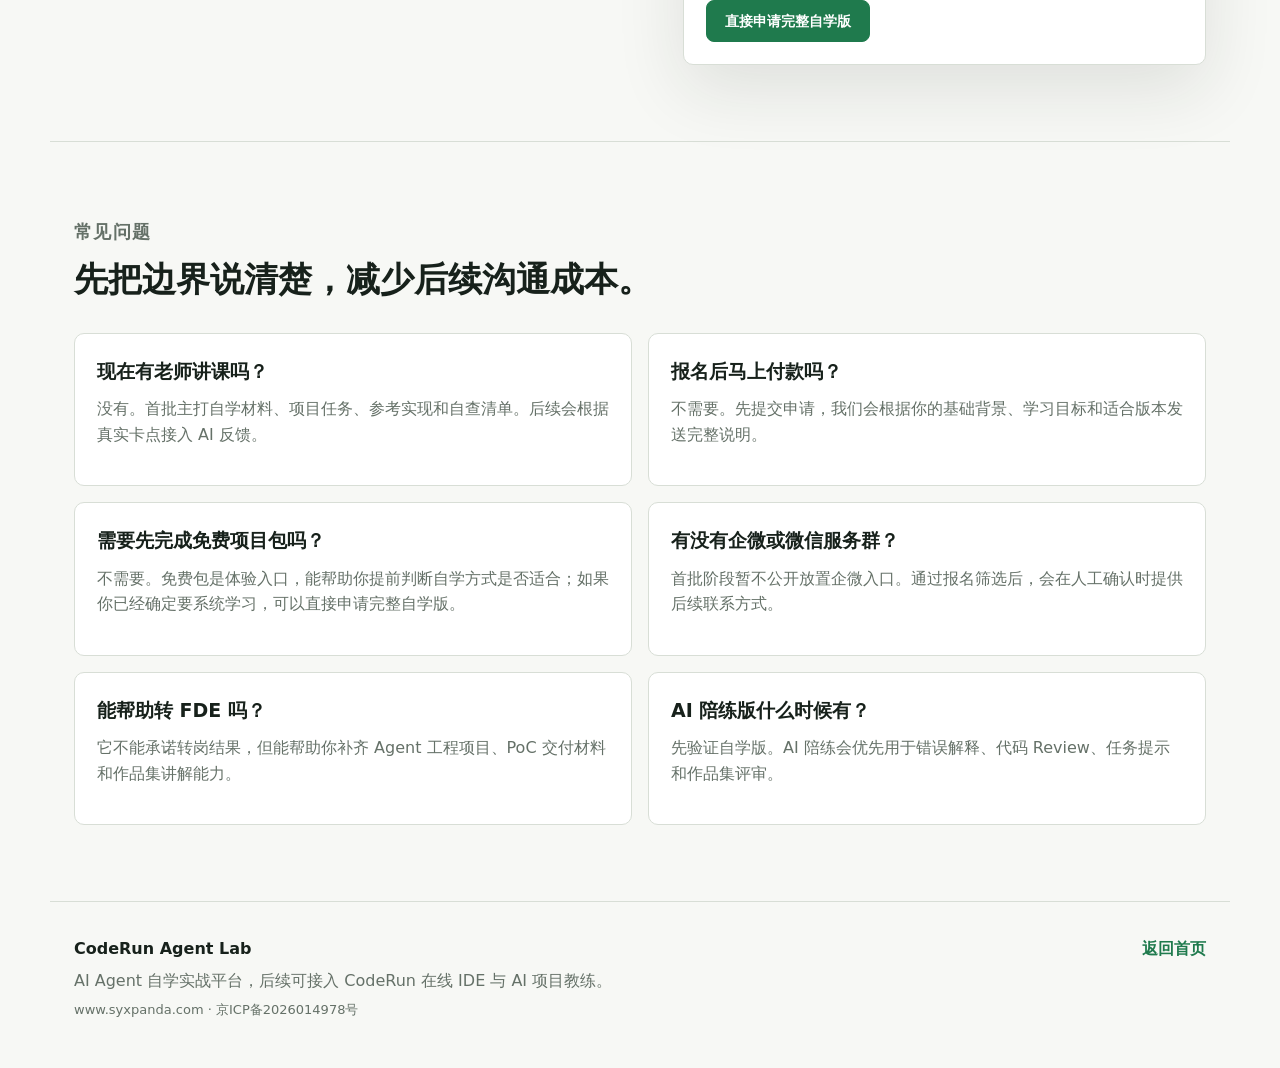
==== commit eff5f659: "Clarify direct paid application path" ====
--- a/program.html
+++ b/program.html
@@ -28,15 +28,15 @@
     <main>
       <section class="program-hero">
         <div class="program-hero-copy">
-          <p class="eyebrow">首批付费内测</p>
+          <p class="eyebrow">首批付费内测 · 可直接申请</p>
           <h1>4 周做完一套能展示的 AI Agent / FDE 项目作品集。</h1>
           <p class="hero-lead">
             这不是录播课，也不是老师陪跑班。你会按项目任务、参考实现、自查清单和交付模板，
-            独立完成 LLM Gateway、Tool Runtime、RAG Agent 和 FDE PoC Pack。
+            独立完成 LLM Gateway、Tool Runtime、RAG Agent 和 FDE PoC Pack。免费项目包只是体验入口，不是报名门槛。
           </p>
           <div class="hero-actions">
-            <a class="button button-primary" href="https://my.feishu.cn/share/base/shrcnKEqIDfcD7FHOLdER6h8Zbg" target="_blank" rel="noopener">申请首批付费内测</a>
-            <a class="button button-secondary" href="#deliverables">查看交付内容</a>
+            <a class="button button-primary" href="https://my.feishu.cn/share/base/shrcnKEqIDfcD7FHOLdER6h8Zbg" target="_blank" rel="noopener">直接申请完整自学版</a>
+            <a class="button button-secondary" href="./index.html#starter">先领取免费体验</a>
           </div>
         </div>
         <div class="program-console" aria-label="自学营交付看板">
@@ -192,12 +192,12 @@
         <div class="offer-box">
           <strong>报名后流程</strong>
           <ol>
-            <li>提交付费内测申请。</li>
+            <li>直接提交完整自学版申请，不要求先完成免费包。</li>
             <li>收到报名确认邮件。</li>
-            <li>人工判断是否适合加入首批。</li>
+            <li>人工确认基础背景、学习目标和适合版本。</li>
             <li>发送完整说明和付款方式。</li>
           </ol>
-          <a class="button button-primary" href="https://my.feishu.cn/share/base/shrcnKEqIDfcD7FHOLdER6h8Zbg" target="_blank" rel="noopener">申请首批付费内测</a>
+          <a class="button button-primary" href="https://my.feishu.cn/share/base/shrcnKEqIDfcD7FHOLdER6h8Zbg" target="_blank" rel="noopener">直接申请完整自学版</a>
         </div>
       </section>
 
@@ -213,11 +213,11 @@
           </article>
           <article>
             <h3>报名后马上付款吗？</h3>
-            <p>不需要。先提交申请，我们会根据你的背景和免费包完成情况判断是否适合首批，再发送完整说明。</p>
+            <p>不需要。先提交申请，我们会根据你的基础背景、学习目标和适合版本发送完整说明。</p>
           </article>
           <article>
             <h3>需要先完成免费项目包吗？</h3>
-            <p>强烈建议完成。免费包能验证你是否适合项目制自学，也能降低进入完整路线后的卡顿。</p>
+            <p>不需要。免费包是体验入口，能帮助你提前判断自学方式是否适合；如果你已经确定要系统学习，可以直接申请完整自学版。</p>
           </article>
           <article>
             <h3>有没有企微或微信服务群？</h3>
--- a/styles.css
+++ b/styles.css
@@ -890,7 +890,8 @@
 }
 
 .delivery-grid,
-.task-board {
+.task-board,
+.completion-grid {
   display: grid;
   gap: 16px;
 }
@@ -900,7 +901,8 @@
 }
 
 .delivery-grid article,
-.task-board article {
+.task-board article,
+.completion-grid article {
   background: var(--surface);
   border: 1px solid var(--rule);
   border-radius: 10px;
@@ -909,6 +911,7 @@
 
 .delivery-grid p,
 .task-board p,
+.completion-grid p,
 .final-delivery p {
   color: var(--muted);
 }
@@ -917,7 +920,8 @@
   grid-template-columns: repeat(4, 1fr);
 }
 
-.task-board span {
+.task-board span,
+.completion-grid span {
   display: grid;
   place-items: center;
   width: 42px;
@@ -929,11 +933,27 @@
   font-weight: 800;
 }
 
-.task-board code {
+.task-board code,
+.completion-grid code {
   padding: 2px 6px;
   background: var(--surface-soft);
   border-radius: 6px;
   color: var(--ink);
+}
+
+.completion-section {
+  border-top: 1px solid var(--rule);
+}
+
+.completion-grid {
+  grid-template-columns: repeat(3, 1fr);
+}
+
+.completion-actions {
+  display: flex;
+  flex-wrap: wrap;
+  gap: 12px;
+  margin-top: 24px;
 }
 
 .final-delivery {
@@ -1024,10 +1044,11 @@
   .audience-grid,
   .conversion-grid,
   .capability-grid,
-  .program-grid,
-  .delivery-grid,
-  .task-board,
-  .pricing-grid {
+    .program-grid,
+    .delivery-grid,
+    .task-board,
+    .completion-grid,
+    .pricing-grid {
     grid-template-columns: repeat(2, 1fr);
   }
 
@@ -1100,6 +1121,7 @@
   .faq-list,
   .delivery-grid,
   .task-board,
+  .completion-grid,
   .pricing-grid {
     grid-template-columns: 1fr;
   }
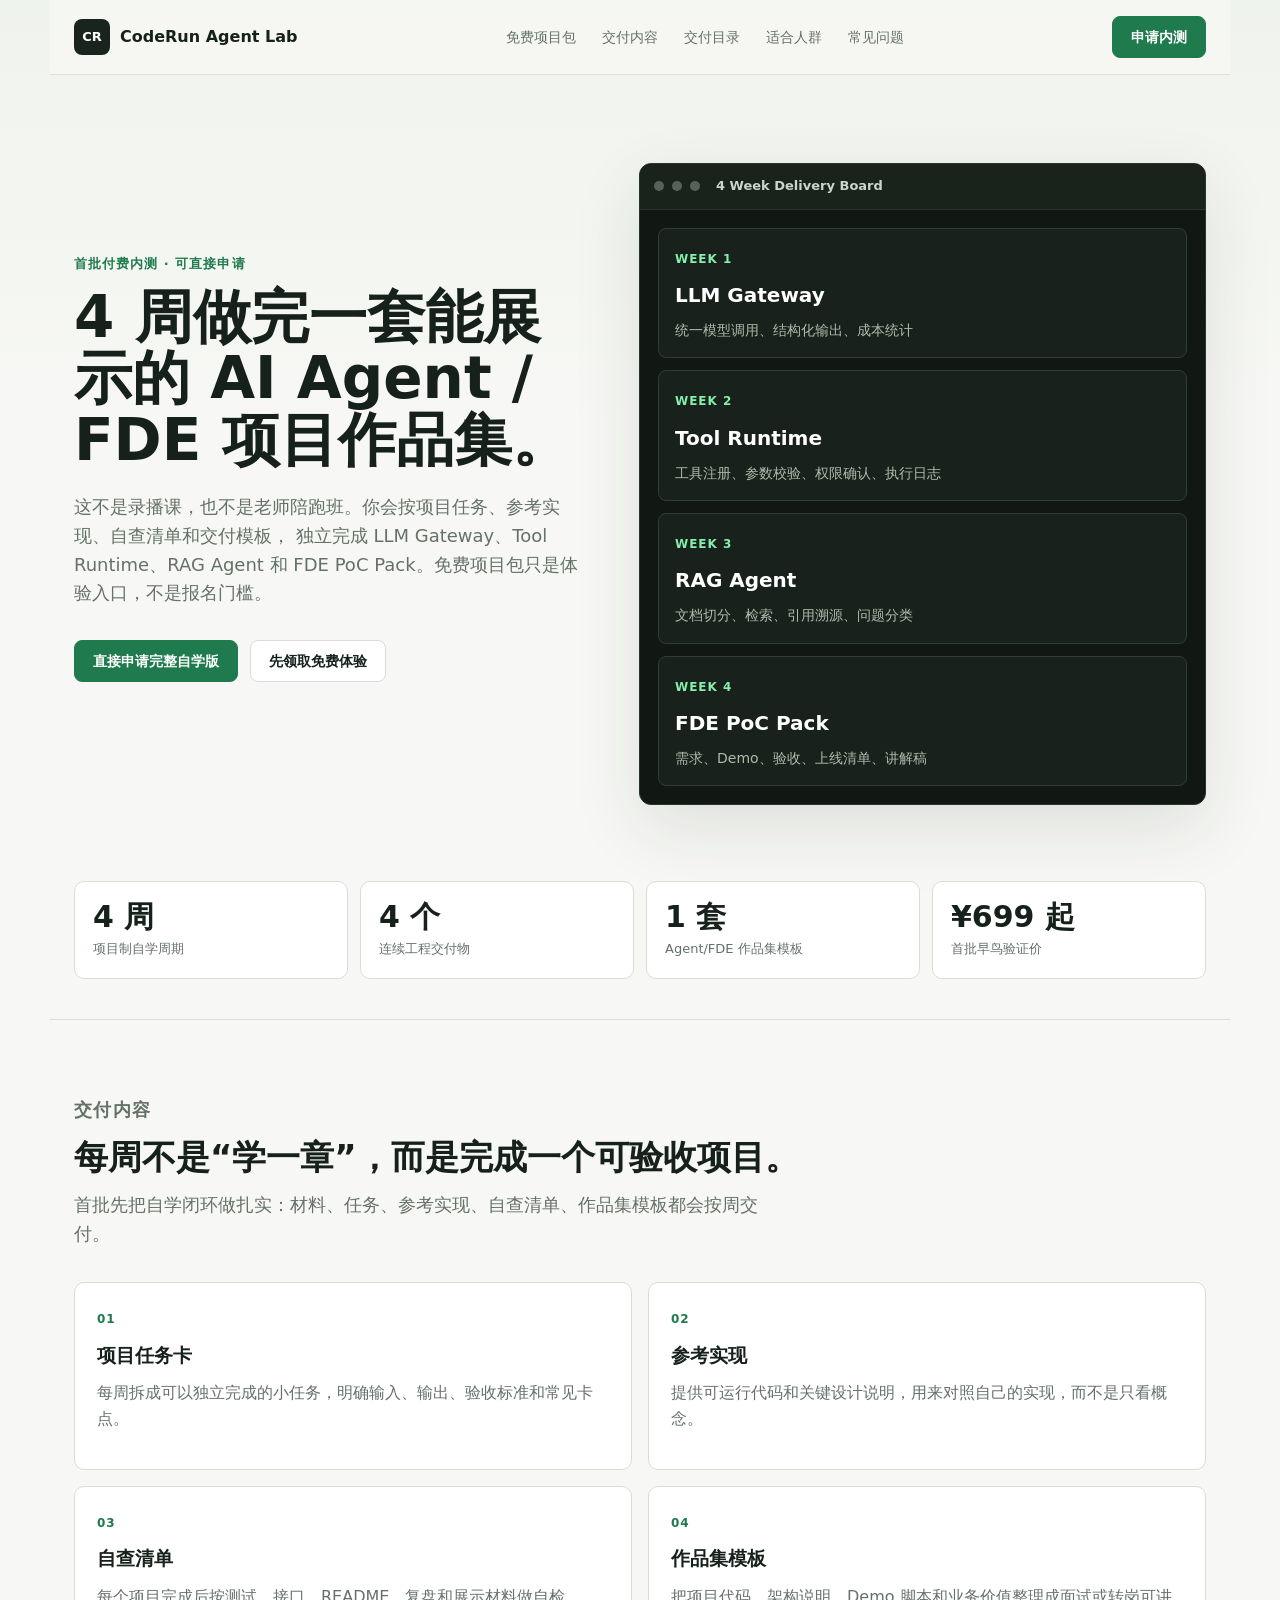
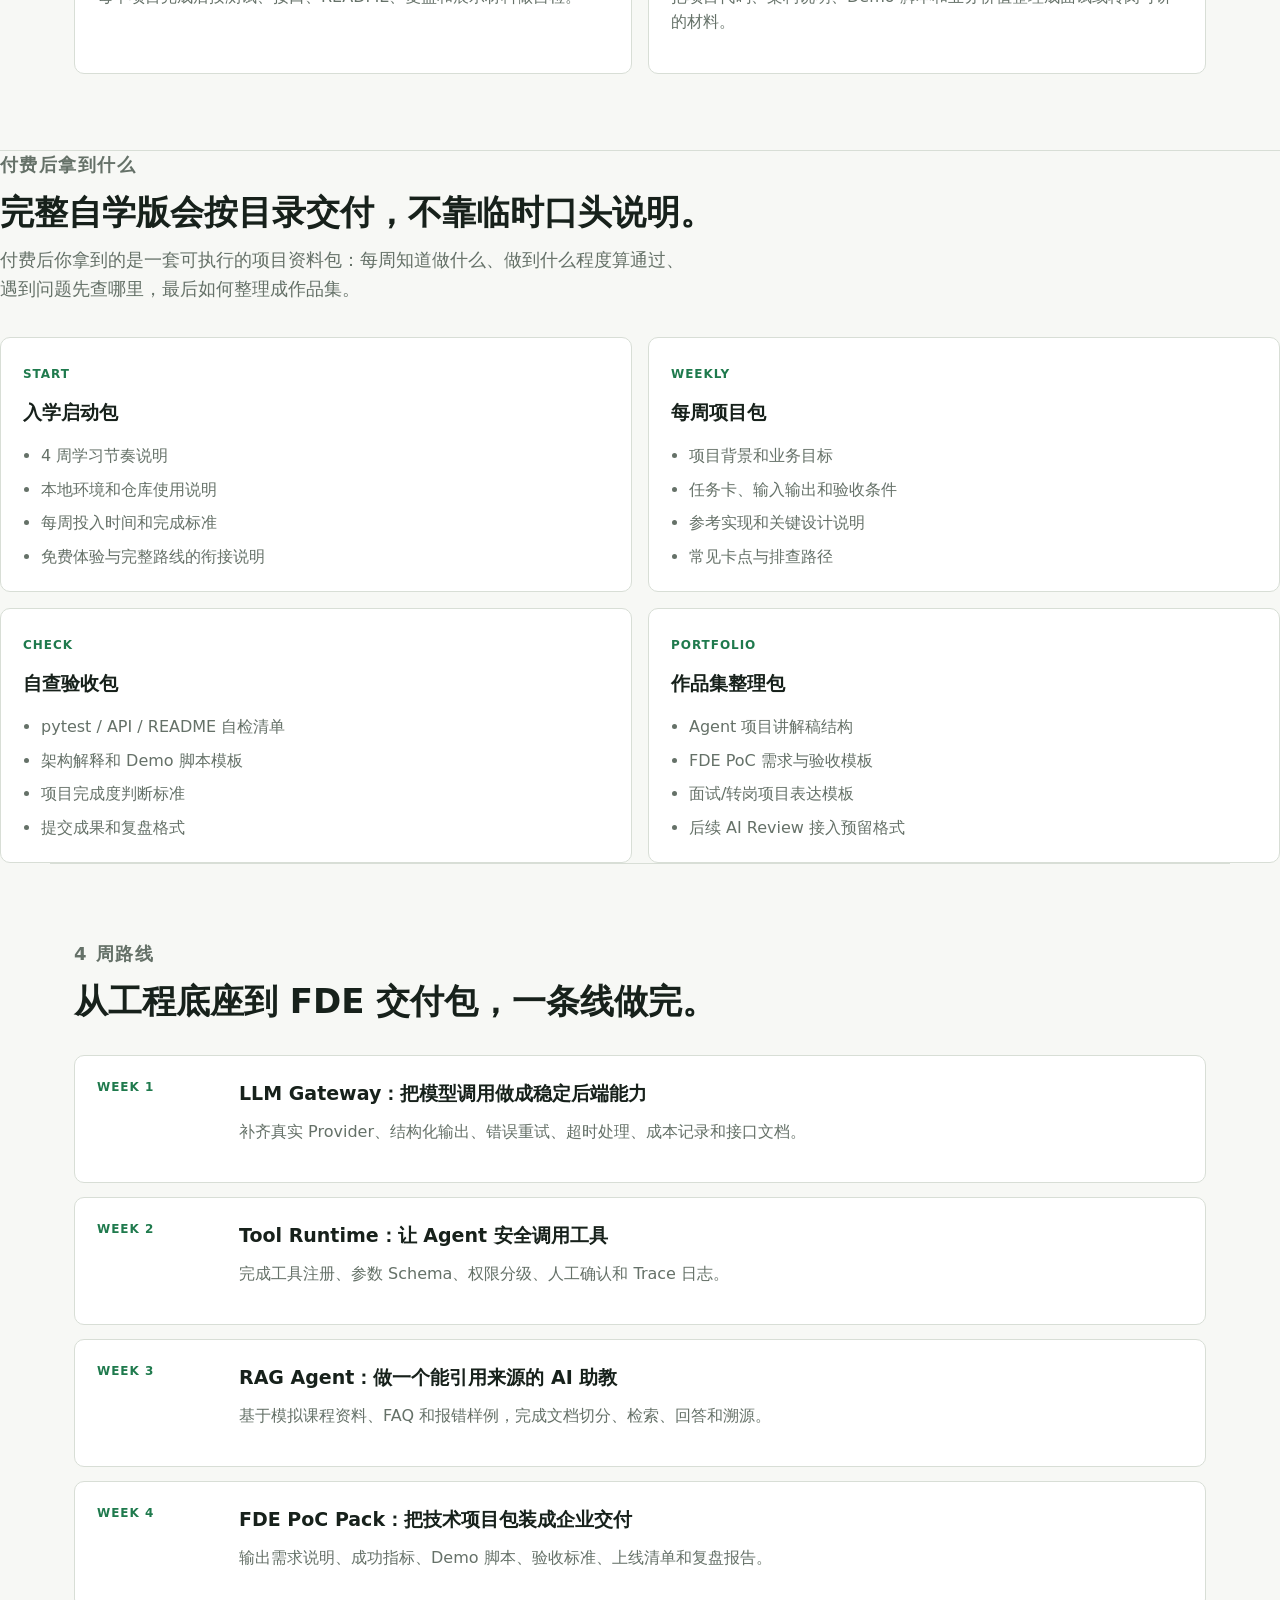
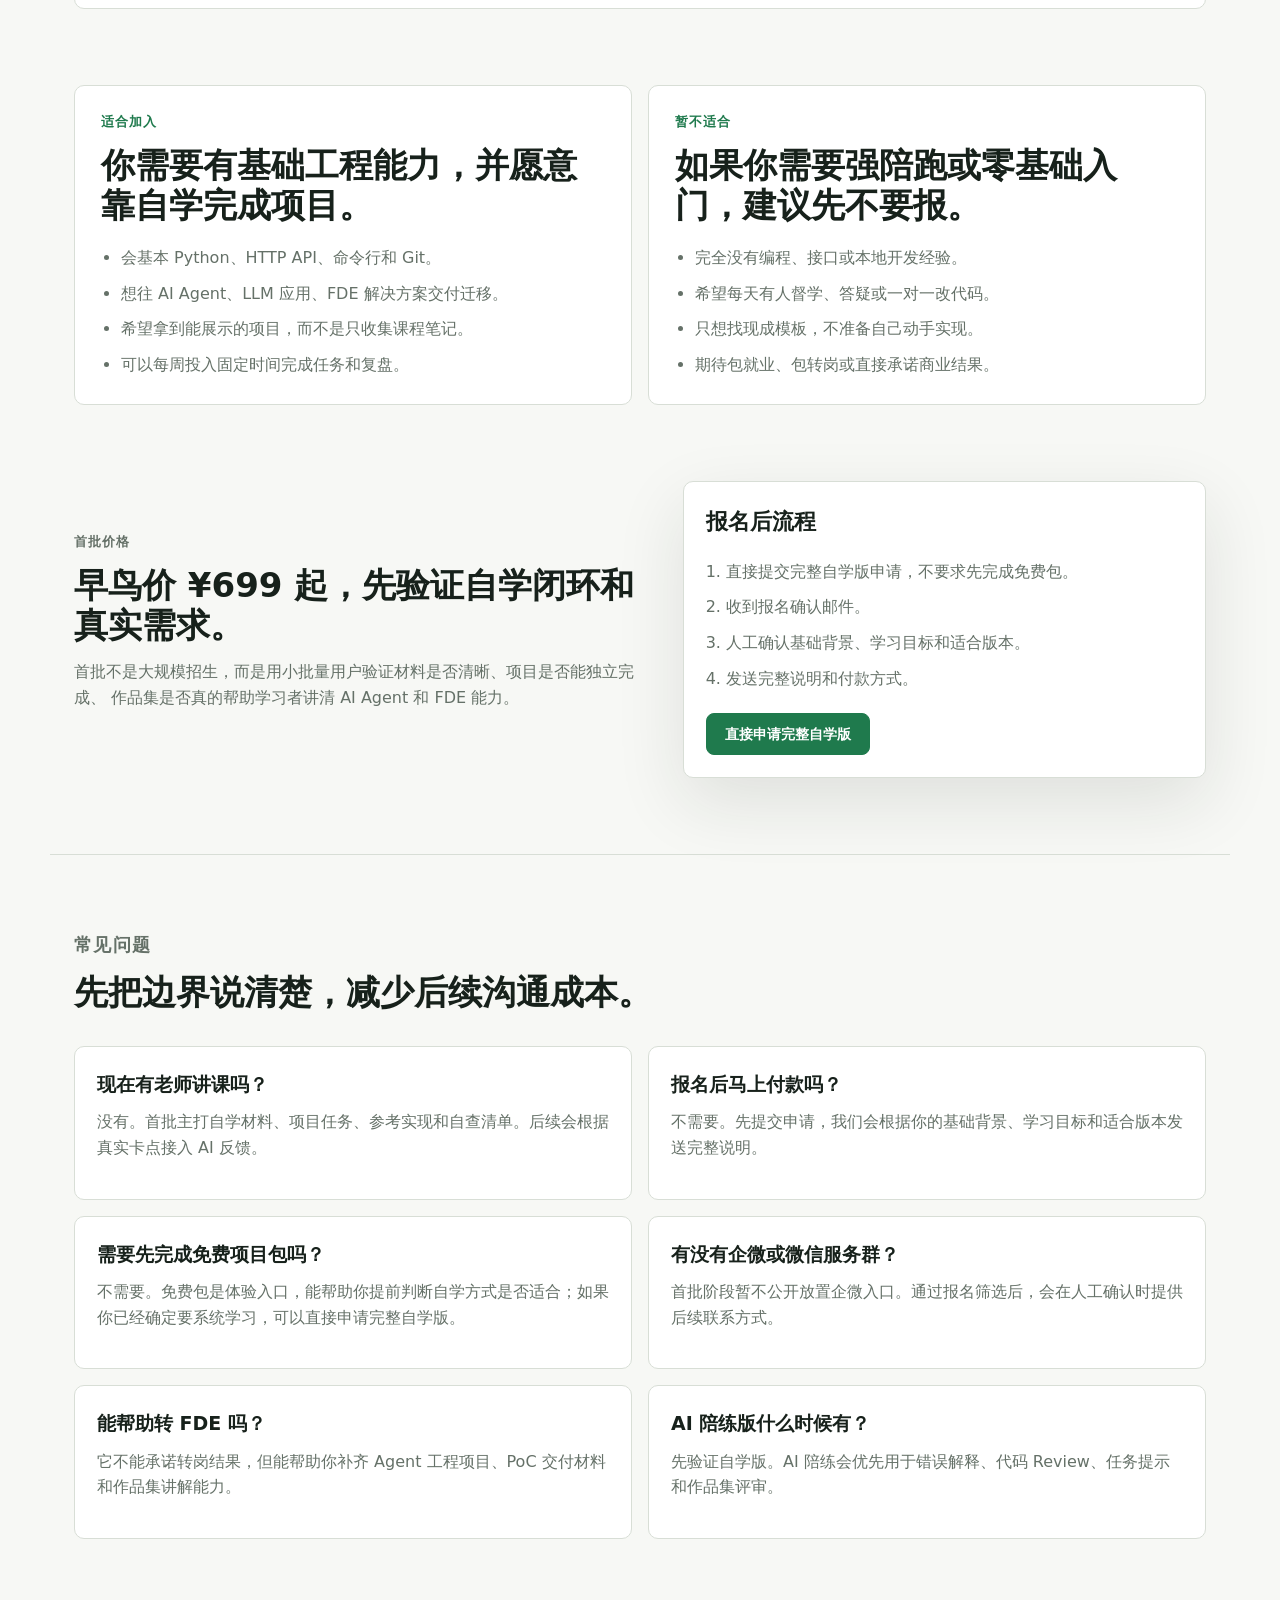
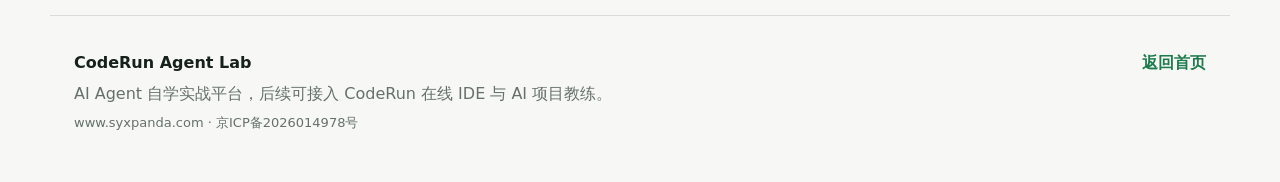
==== commit 39486c0e: "Add paid program delivery catalog" ====
--- a/program.html
+++ b/program.html
@@ -19,6 +19,7 @@
       <nav class="nav-links" aria-label="主导航">
         <a href="./index.html#starter">免费项目包</a>
         <a href="#deliverables">交付内容</a>
+        <a href="#delivery-catalog">交付目录</a>
         <a href="#fit">适合人群</a>
         <a href="#faq">常见问题</a>
       </nav>
@@ -120,6 +121,59 @@
         </div>
       </section>
 
+      <section id="delivery-catalog" class="delivery-catalog-section">
+        <div class="section-heading">
+          <p class="section-label">付费后拿到什么</p>
+          <h2>完整自学版会按目录交付，不靠临时口头说明。</h2>
+          <p>
+            付费后你拿到的是一套可执行的项目资料包：每周知道做什么、做到什么程度算通过、
+            遇到问题先查哪里，最后如何整理成作品集。
+          </p>
+        </div>
+        <div class="catalog-grid">
+          <article>
+            <span>Start</span>
+            <h3>入学启动包</h3>
+            <ul>
+              <li>4 周学习节奏说明</li>
+              <li>本地环境和仓库使用说明</li>
+              <li>每周投入时间和完成标准</li>
+              <li>免费体验与完整路线的衔接说明</li>
+            </ul>
+          </article>
+          <article>
+            <span>Weekly</span>
+            <h3>每周项目包</h3>
+            <ul>
+              <li>项目背景和业务目标</li>
+              <li>任务卡、输入输出和验收条件</li>
+              <li>参考实现和关键设计说明</li>
+              <li>常见卡点与排查路径</li>
+            </ul>
+          </article>
+          <article>
+            <span>Check</span>
+            <h3>自查验收包</h3>
+            <ul>
+              <li>pytest / API / README 自检清单</li>
+              <li>架构解释和 Demo 脚本模板</li>
+              <li>项目完成度判断标准</li>
+              <li>提交成果和复盘格式</li>
+            </ul>
+          </article>
+          <article>
+            <span>Portfolio</span>
+            <h3>作品集整理包</h3>
+            <ul>
+              <li>Agent 项目讲解稿结构</li>
+              <li>FDE PoC 需求与验收模板</li>
+              <li>面试/转岗项目表达模板</li>
+              <li>后续 AI Review 接入预留格式</li>
+            </ul>
+          </article>
+        </div>
+      </section>
+
       <section class="week-section">
         <div class="section-heading">
           <p class="section-label">4 周路线</p>
--- a/styles.css
+++ b/styles.css
@@ -721,12 +721,14 @@
 }
 
 .program-detail-section,
+.delivery-catalog-section,
 .week-section,
 .faq-section {
   border-top: 1px solid var(--rule);
 }
 
 .program-detail-grid,
+.catalog-grid,
 .faq-list {
   display: grid;
   grid-template-columns: repeat(2, 1fr);
@@ -734,6 +736,7 @@
 }
 
 .program-detail-grid article,
+.catalog-grid article,
 .week-list article,
 .faq-list article,
 .offer-box {
@@ -747,7 +750,25 @@
   color: var(--green);
 }
 
+.catalog-grid span {
+  display: inline-flex;
+  margin-bottom: 12px;
+  color: var(--green);
+  font-size: 12px;
+  font-weight: 800;
+  letter-spacing: 0.08em;
+  text-transform: uppercase;
+}
+
+.catalog-grid ul {
+  display: grid;
+  gap: 8px;
+  margin: 16px 0 0;
+  padding-left: 18px;
+}
+
 .program-detail-grid p,
+.catalog-grid li,
 .week-list p,
 .program-fit-section li,
 .offer-section p,
@@ -1091,6 +1112,7 @@
   .fit-section,
   .program-section,
   .program-detail-section,
+  .delivery-catalog-section,
   .week-section,
   .program-fit-section,
   .offer-section,
@@ -1118,6 +1140,7 @@
   .program-metrics,
   .program-delivery,
   .program-detail-grid,
+  .catalog-grid,
   .faq-list,
   .delivery-grid,
   .task-board,
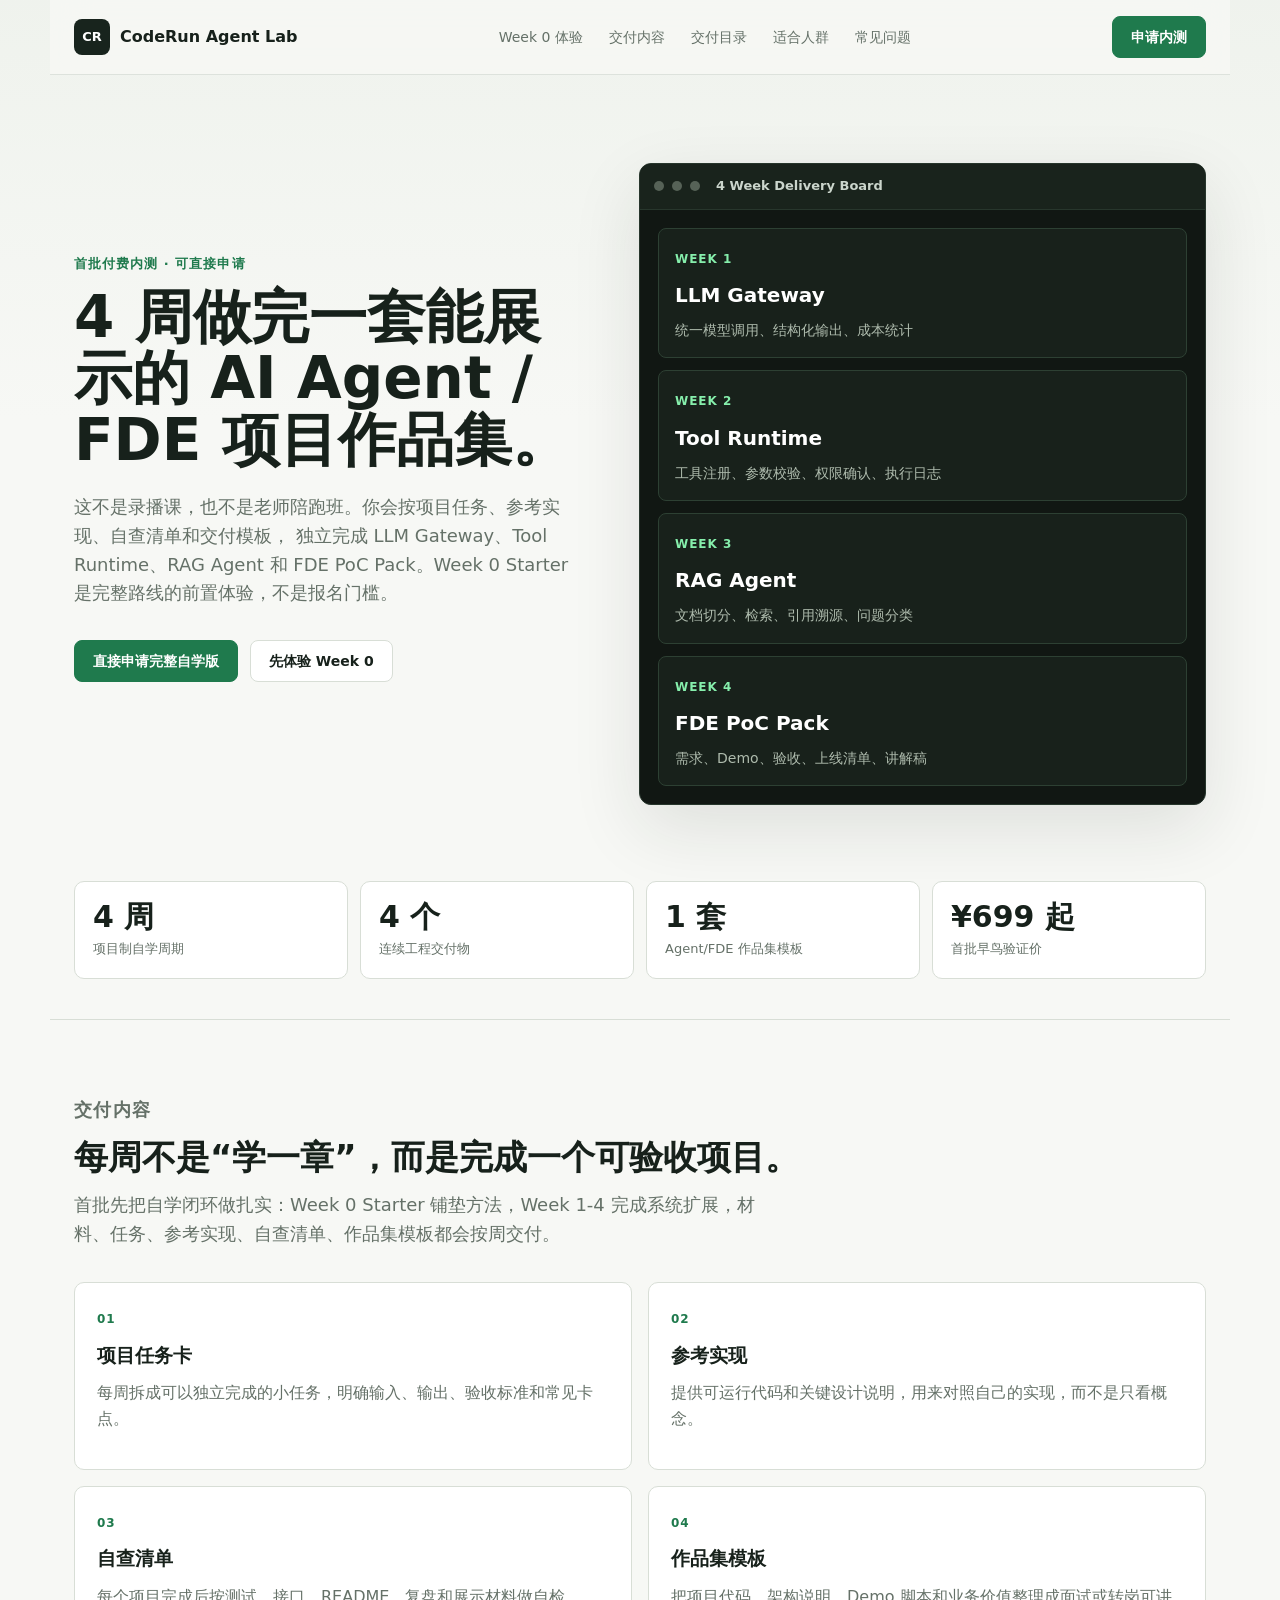
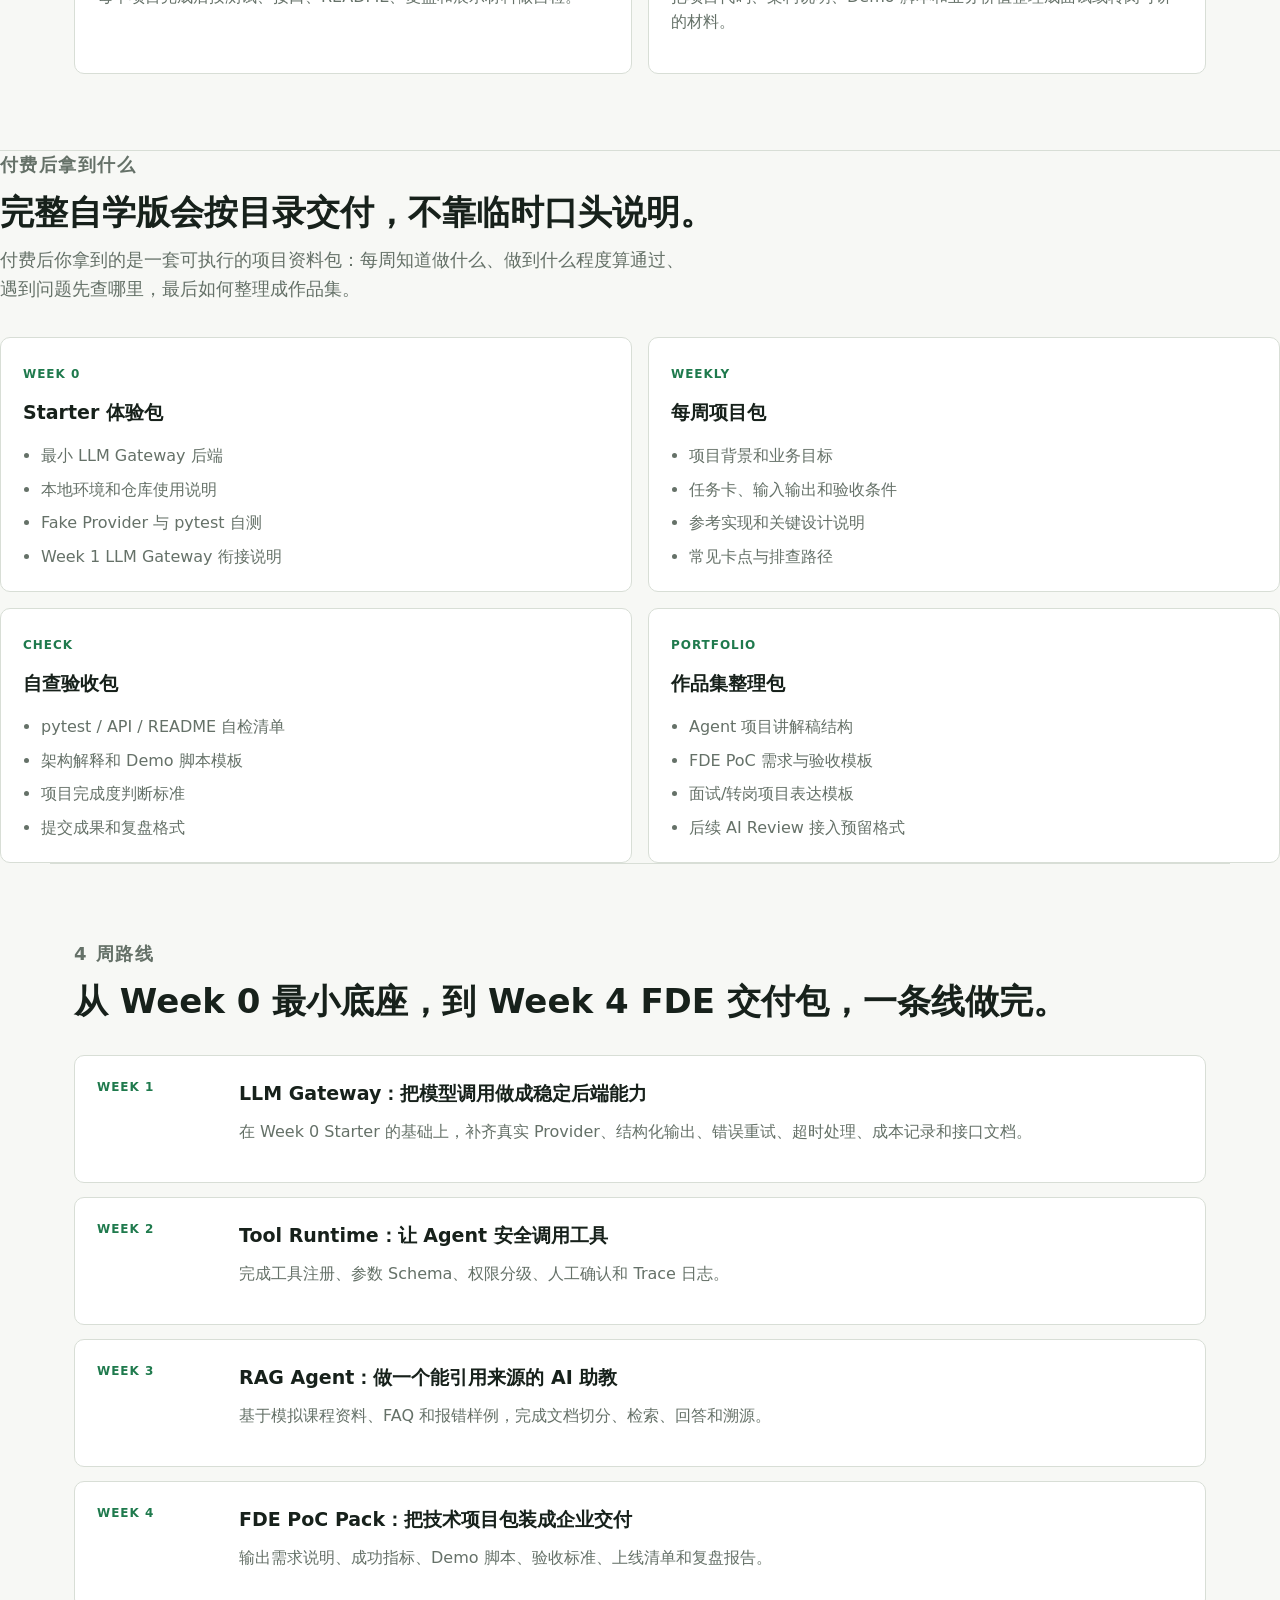
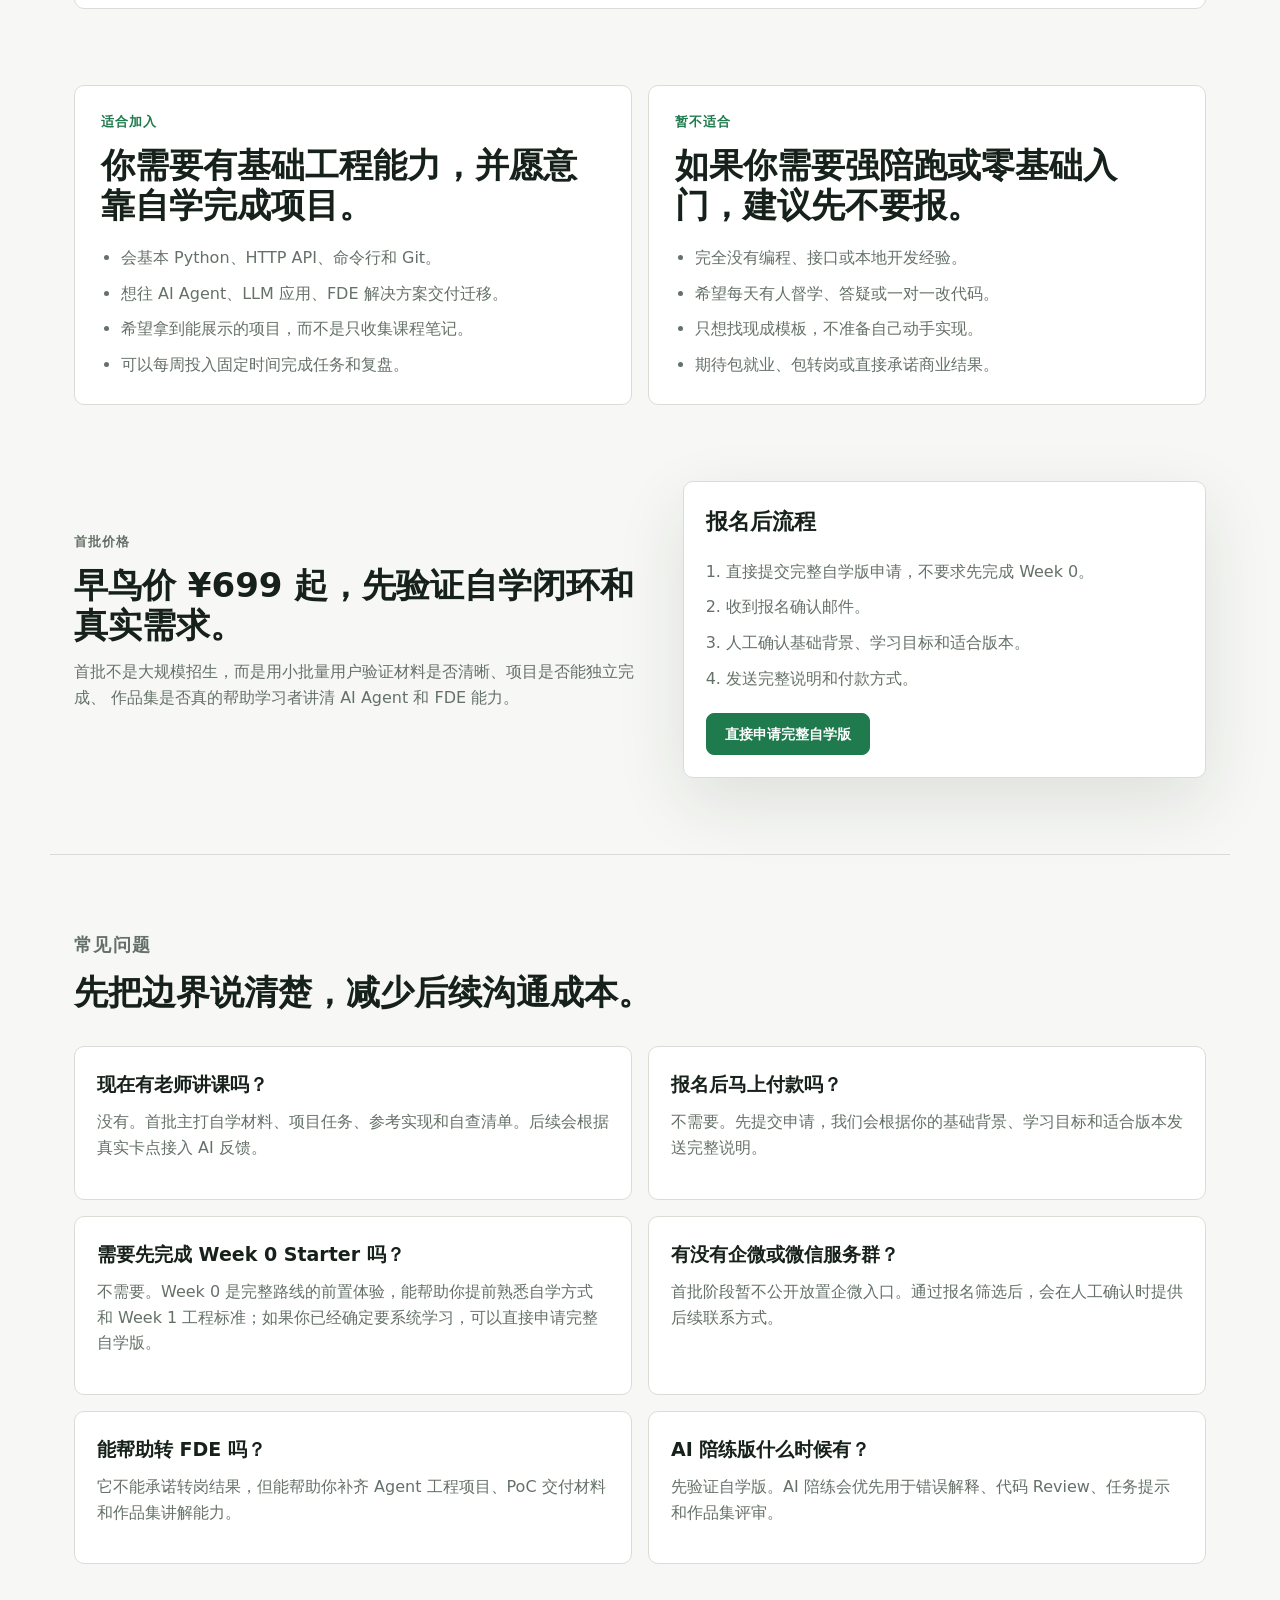
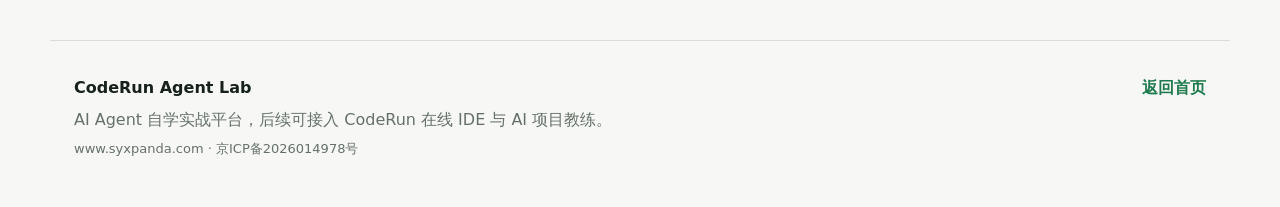
==== commit 3c325560: "Position starter as week zero" ====
--- a/program.html
+++ b/program.html
@@ -17,7 +17,7 @@
         <span>CodeRun Agent Lab</span>
       </a>
       <nav class="nav-links" aria-label="主导航">
-        <a href="./index.html#starter">免费项目包</a>
+        <a href="./index.html#starter">Week 0 体验</a>
         <a href="#deliverables">交付内容</a>
         <a href="#delivery-catalog">交付目录</a>
         <a href="#fit">适合人群</a>
@@ -33,11 +33,11 @@
           <h1>4 周做完一套能展示的 AI Agent / FDE 项目作品集。</h1>
           <p class="hero-lead">
             这不是录播课，也不是老师陪跑班。你会按项目任务、参考实现、自查清单和交付模板，
-            独立完成 LLM Gateway、Tool Runtime、RAG Agent 和 FDE PoC Pack。免费项目包只是体验入口，不是报名门槛。
+            独立完成 LLM Gateway、Tool Runtime、RAG Agent 和 FDE PoC Pack。Week 0 Starter 是完整路线的前置体验，不是报名门槛。
           </p>
           <div class="hero-actions">
             <a class="button button-primary" href="https://my.feishu.cn/share/base/shrcnKEqIDfcD7FHOLdER6h8Zbg" target="_blank" rel="noopener">直接申请完整自学版</a>
-            <a class="button button-secondary" href="./index.html#starter">先领取免费体验</a>
+            <a class="button button-secondary" href="./index.html#starter">先体验 Week 0</a>
           </div>
         </div>
         <div class="program-console" aria-label="自学营交付看板">
@@ -95,7 +95,7 @@
         <div class="section-heading">
           <p class="section-label">交付内容</p>
           <h2>每周不是“学一章”，而是完成一个可验收项目。</h2>
-          <p>首批先把自学闭环做扎实：材料、任务、参考实现、自查清单、作品集模板都会按周交付。</p>
+          <p>首批先把自学闭环做扎实：Week 0 Starter 铺垫方法，Week 1-4 完成系统扩展，材料、任务、参考实现、自查清单、作品集模板都会按周交付。</p>
         </div>
         <div class="program-detail-grid">
           <article>
@@ -132,13 +132,13 @@
         </div>
         <div class="catalog-grid">
           <article>
-            <span>Start</span>
-            <h3>入学启动包</h3>
+            <span>Week 0</span>
+            <h3>Starter 体验包</h3>
             <ul>
-              <li>4 周学习节奏说明</li>
+              <li>最小 LLM Gateway 后端</li>
               <li>本地环境和仓库使用说明</li>
-              <li>每周投入时间和完成标准</li>
-              <li>免费体验与完整路线的衔接说明</li>
+              <li>Fake Provider 与 pytest 自测</li>
+              <li>Week 1 LLM Gateway 衔接说明</li>
             </ul>
           </article>
           <article>
@@ -177,14 +177,14 @@
       <section class="week-section">
         <div class="section-heading">
           <p class="section-label">4 周路线</p>
-          <h2>从工程底座到 FDE 交付包，一条线做完。</h2>
+          <h2>从 Week 0 最小底座，到 Week 4 FDE 交付包，一条线做完。</h2>
         </div>
         <div class="week-list">
           <article>
             <span>Week 1</span>
             <div>
               <h3>LLM Gateway：把模型调用做成稳定后端能力</h3>
-              <p>补齐真实 Provider、结构化输出、错误重试、超时处理、成本记录和接口文档。</p>
+              <p>在 Week 0 Starter 的基础上，补齐真实 Provider、结构化输出、错误重试、超时处理、成本记录和接口文档。</p>
             </div>
           </article>
           <article>
@@ -246,7 +246,7 @@
         <div class="offer-box">
           <strong>报名后流程</strong>
           <ol>
-            <li>直接提交完整自学版申请，不要求先完成免费包。</li>
+            <li>直接提交完整自学版申请，不要求先完成 Week 0。</li>
             <li>收到报名确认邮件。</li>
             <li>人工确认基础背景、学习目标和适合版本。</li>
             <li>发送完整说明和付款方式。</li>
@@ -270,8 +270,8 @@
             <p>不需要。先提交申请，我们会根据你的基础背景、学习目标和适合版本发送完整说明。</p>
           </article>
           <article>
-            <h3>需要先完成免费项目包吗？</h3>
-            <p>不需要。免费包是体验入口，能帮助你提前判断自学方式是否适合；如果你已经确定要系统学习，可以直接申请完整自学版。</p>
+            <h3>需要先完成 Week 0 Starter 吗？</h3>
+            <p>不需要。Week 0 是完整路线的前置体验，能帮助你提前熟悉自学方式和 Week 1 工程标准；如果你已经确定要系统学习，可以直接申请完整自学版。</p>
           </article>
           <article>
             <h3>有没有企微或微信服务群？</h3>
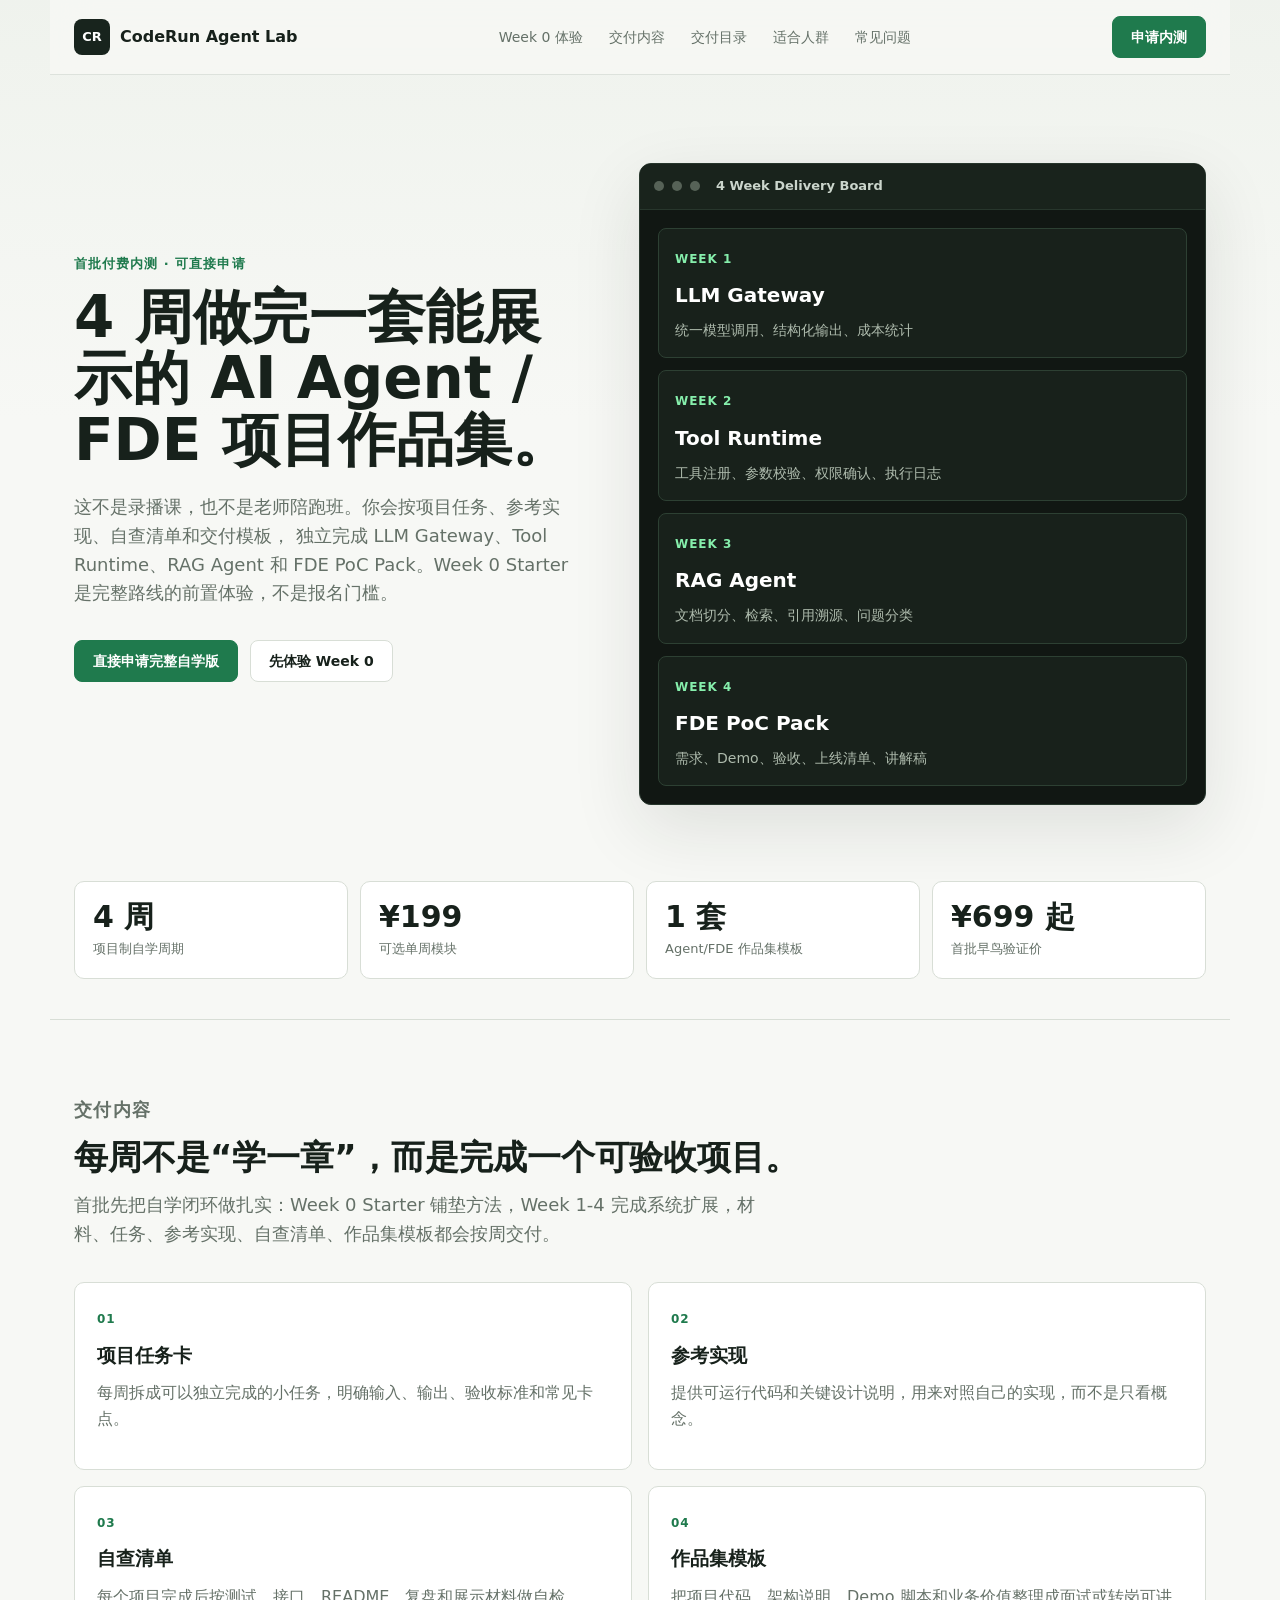
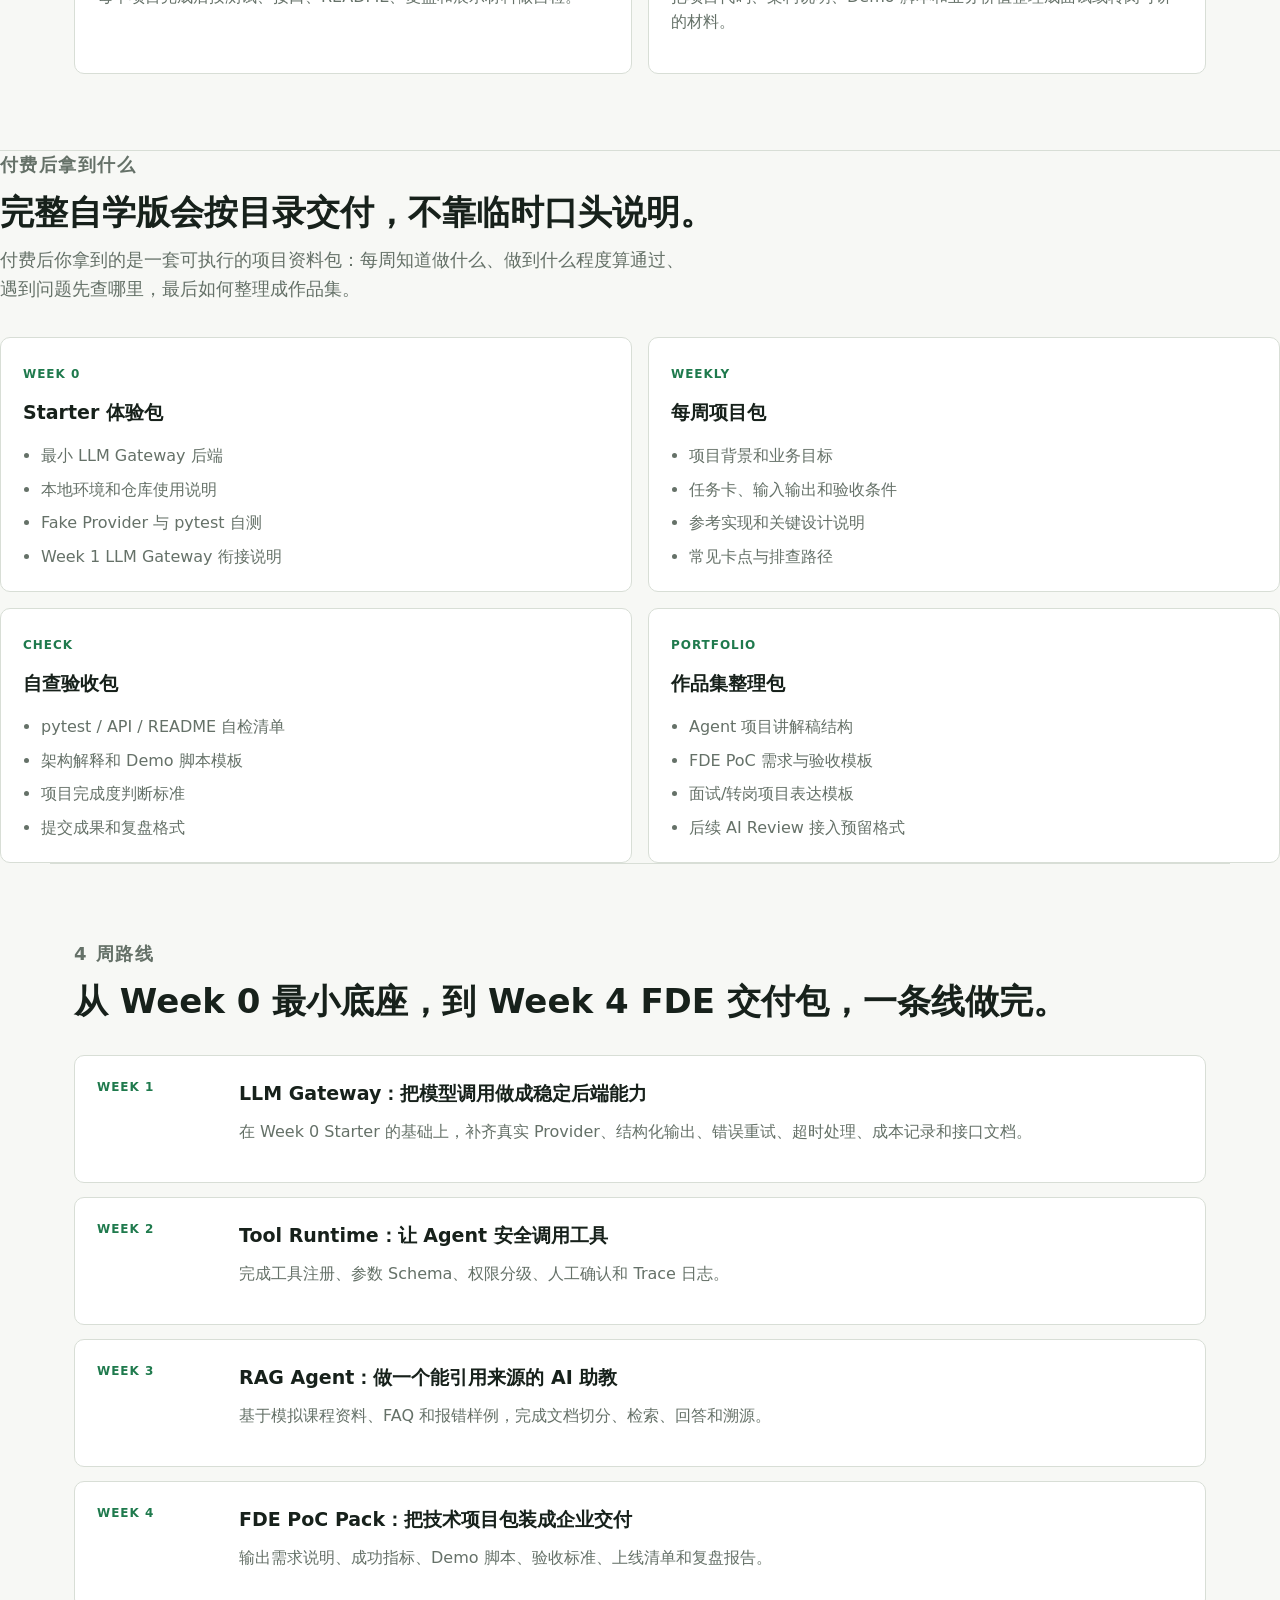
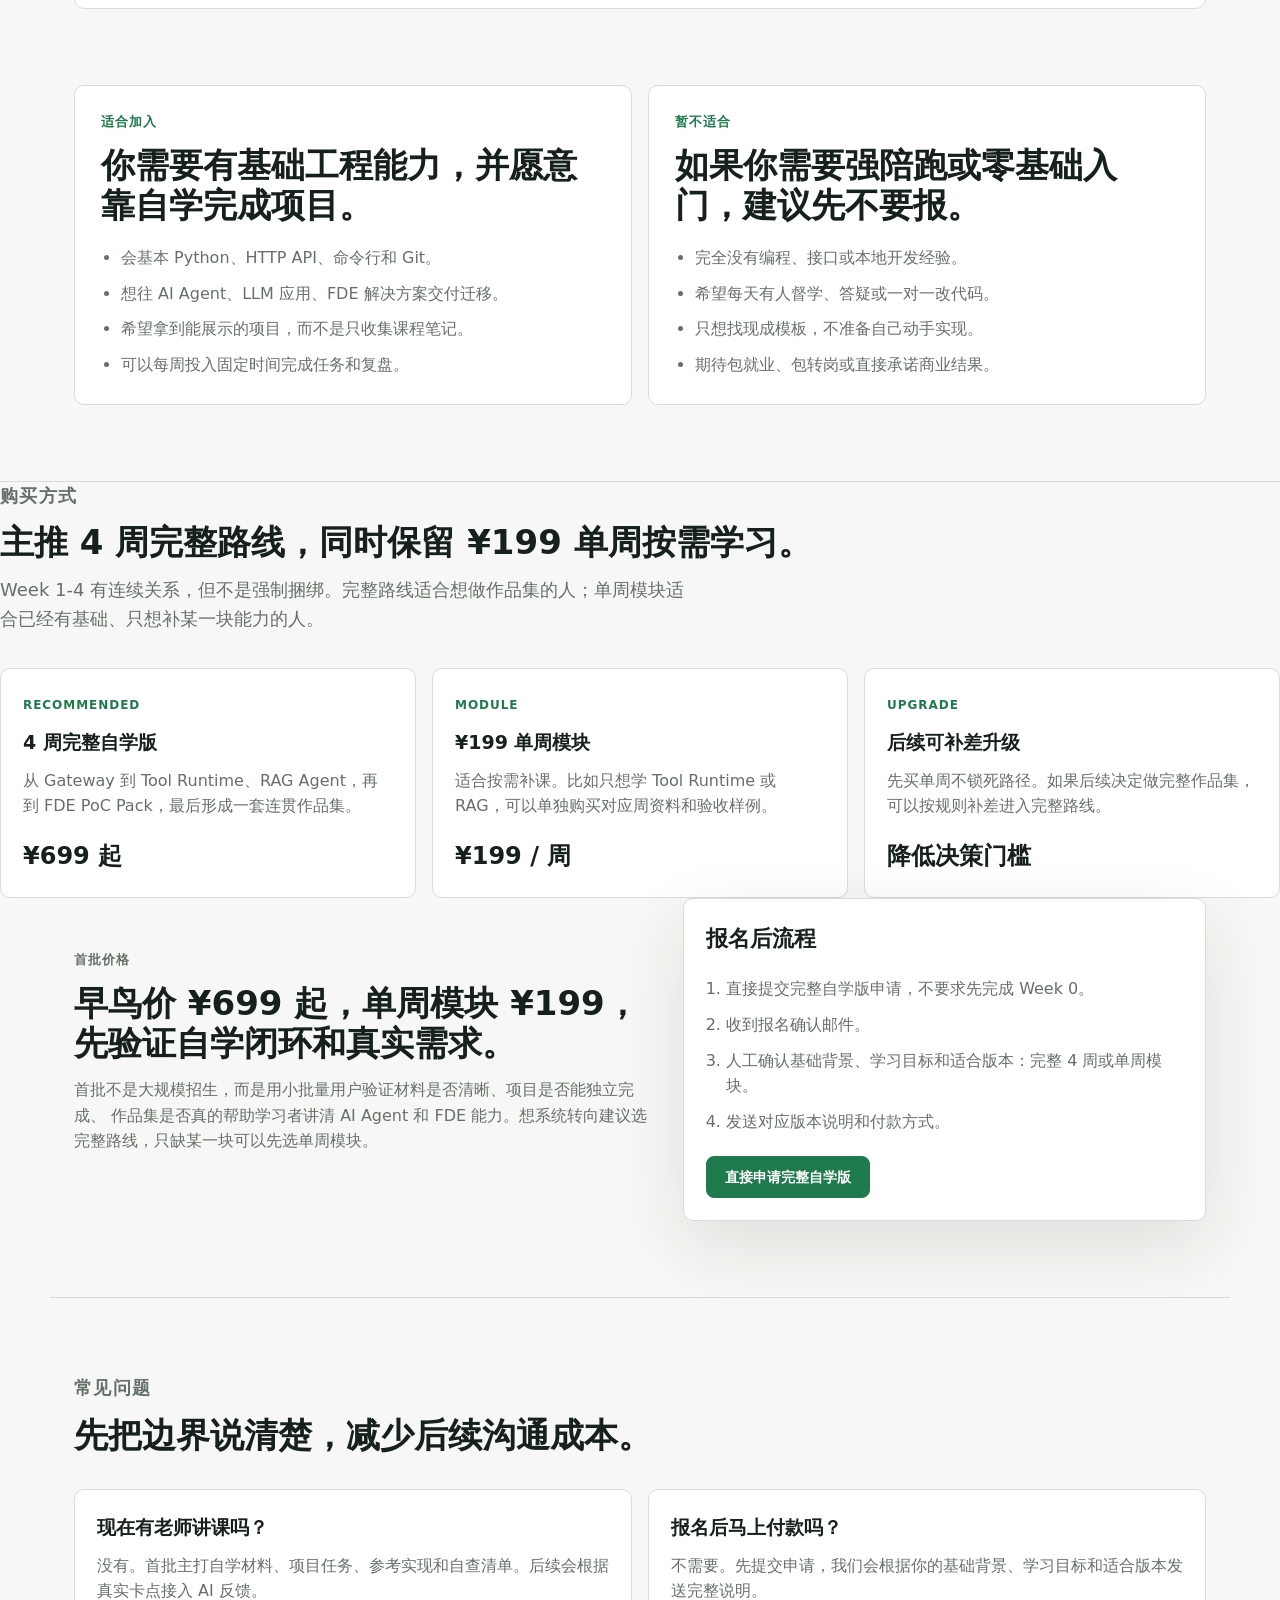
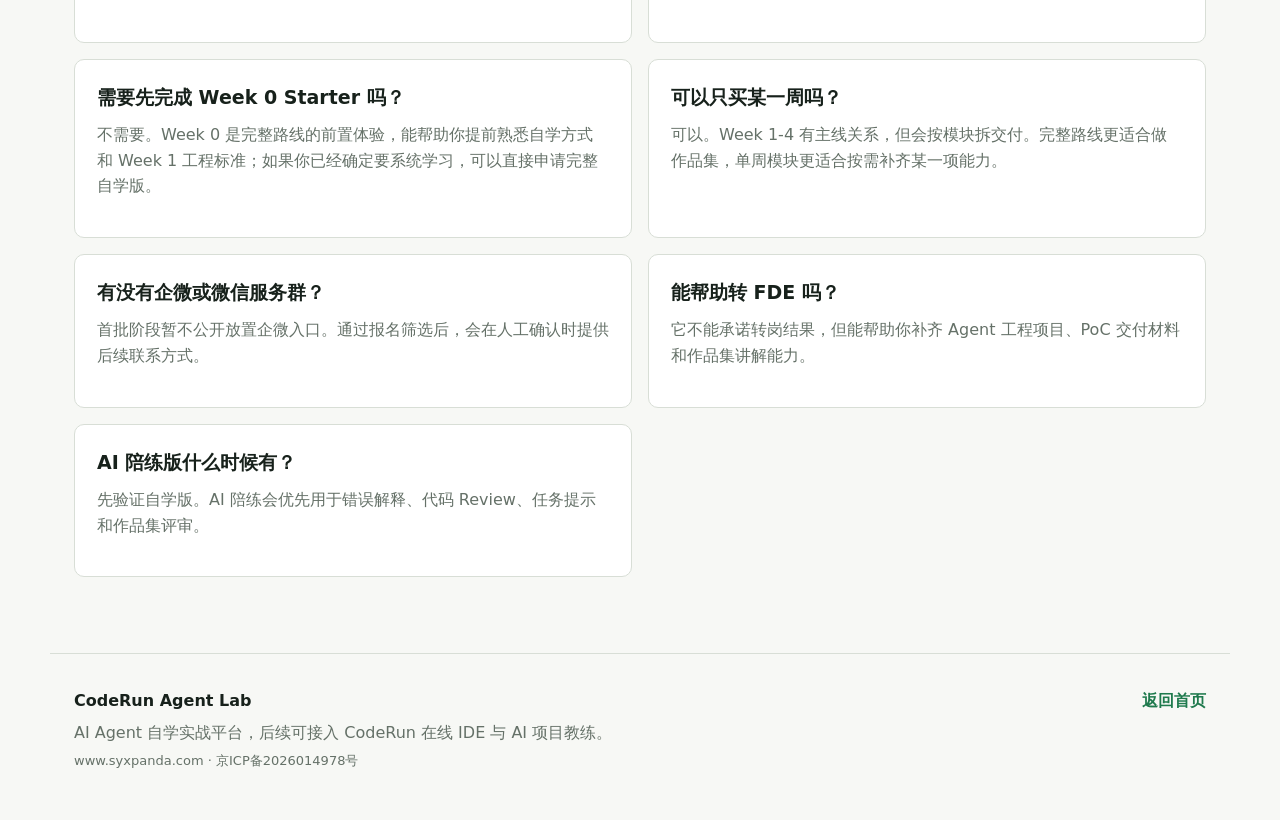
==== commit 366c8569: "Add week zero answers and module pricing" ====
--- a/program.html
+++ b/program.html
@@ -78,8 +78,8 @@
           <span>项目制自学周期</span>
         </article>
         <article>
-          <strong>4 个</strong>
-          <span>连续工程交付物</span>
+          <strong>¥199</strong>
+          <span>可选单周模块</span>
         </article>
         <article>
           <strong>1 套</strong>
@@ -234,13 +234,43 @@
         </div>
       </section>
 
+      <section class="module-section">
+        <div class="section-heading">
+          <p class="section-label">购买方式</p>
+          <h2>主推 4 周完整路线，同时保留 ¥199 单周按需学习。</h2>
+          <p>
+            Week 1-4 有连续关系，但不是强制捆绑。完整路线适合想做作品集的人；单周模块适合已经有基础、只想补某一块能力的人。
+          </p>
+        </div>
+        <div class="module-grid">
+          <article>
+            <span>Recommended</span>
+            <h3>4 周完整自学版</h3>
+            <p>从 Gateway 到 Tool Runtime、RAG Agent，再到 FDE PoC Pack，最后形成一套连贯作品集。</p>
+            <strong>¥699 起</strong>
+          </article>
+          <article>
+            <span>Module</span>
+            <h3>¥199 单周模块</h3>
+            <p>适合按需补课。比如只想学 Tool Runtime 或 RAG，可以单独购买对应周资料和验收样例。</p>
+            <strong>¥199 / 周</strong>
+          </article>
+          <article>
+            <span>Upgrade</span>
+            <h3>后续可补差升级</h3>
+            <p>先买单周不锁死路径。如果后续决定做完整作品集，可以按规则补差进入完整路线。</p>
+            <strong>降低决策门槛</strong>
+          </article>
+        </div>
+      </section>
+
       <section class="offer-section">
         <div>
           <p class="section-label">首批价格</p>
-          <h2>早鸟价 ¥699 起，先验证自学闭环和真实需求。</h2>
+          <h2>早鸟价 ¥699 起，单周模块 ¥199，先验证自学闭环和真实需求。</h2>
           <p>
             首批不是大规模招生，而是用小批量用户验证材料是否清晰、项目是否能独立完成、
-            作品集是否真的帮助学习者讲清 AI Agent 和 FDE 能力。
+            作品集是否真的帮助学习者讲清 AI Agent 和 FDE 能力。想系统转向建议选完整路线，只缺某一块可以先选单周模块。
           </p>
         </div>
         <div class="offer-box">
@@ -248,8 +278,8 @@
           <ol>
             <li>直接提交完整自学版申请，不要求先完成 Week 0。</li>
             <li>收到报名确认邮件。</li>
-            <li>人工确认基础背景、学习目标和适合版本。</li>
-            <li>发送完整说明和付款方式。</li>
+            <li>人工确认基础背景、学习目标和适合版本：完整 4 周或单周模块。</li>
+            <li>发送对应版本说明和付款方式。</li>
           </ol>
           <a class="button button-primary" href="https://my.feishu.cn/share/base/shrcnKEqIDfcD7FHOLdER6h8Zbg" target="_blank" rel="noopener">直接申请完整自学版</a>
         </div>
@@ -272,6 +302,10 @@
           <article>
             <h3>需要先完成 Week 0 Starter 吗？</h3>
             <p>不需要。Week 0 是完整路线的前置体验，能帮助你提前熟悉自学方式和 Week 1 工程标准；如果你已经确定要系统学习，可以直接申请完整自学版。</p>
+          </article>
+          <article>
+            <h3>可以只买某一周吗？</h3>
+            <p>可以。Week 1-4 有主线关系，但会按模块拆交付。完整路线更适合做作品集，单周模块更适合按需补齐某一项能力。</p>
           </article>
           <article>
             <h3>有没有企微或微信服务群？</h3>
--- a/styles.css
+++ b/styles.css
@@ -721,6 +721,7 @@
 }
 
 .program-detail-section,
+.module-section,
 .delivery-catalog-section,
 .week-section,
 .faq-section {
@@ -729,6 +730,7 @@
 
 .program-detail-grid,
 .catalog-grid,
+.module-grid,
 .faq-list {
   display: grid;
   grid-template-columns: repeat(2, 1fr);
@@ -737,6 +739,7 @@
 
 .program-detail-grid article,
 .catalog-grid article,
+.module-grid article,
 .week-list article,
 .faq-list article,
 .offer-box {
@@ -760,6 +763,30 @@
   text-transform: uppercase;
 }
 
+.module-grid {
+  grid-template-columns: repeat(3, 1fr);
+}
+
+.module-grid span {
+  display: inline-flex;
+  margin-bottom: 12px;
+  color: var(--green);
+  font-size: 12px;
+  font-weight: 800;
+  letter-spacing: 0.08em;
+  text-transform: uppercase;
+}
+
+.module-grid p {
+  color: var(--muted);
+}
+
+.module-grid strong {
+  display: block;
+  margin-top: 18px;
+  font-size: 24px;
+}
+
 .catalog-grid ul {
   display: grid;
   gap: 8px;
@@ -912,7 +939,8 @@
 
 .delivery-grid,
 .task-board,
-.completion-grid {
+.completion-grid,
+.answer-grid {
   display: grid;
   gap: 16px;
 }
@@ -923,7 +951,8 @@
 
 .delivery-grid article,
 .task-board article,
-.completion-grid article {
+.completion-grid article,
+.answer-grid article {
   background: var(--surface);
   border: 1px solid var(--rule);
   border-radius: 10px;
@@ -933,6 +962,7 @@
 .delivery-grid p,
 .task-board p,
 .completion-grid p,
+.answer-grid p,
 .final-delivery p {
   color: var(--muted);
 }
@@ -964,6 +994,27 @@
 
 .completion-section {
   border-top: 1px solid var(--rule);
+}
+
+.answer-section {
+  border-top: 1px solid var(--rule);
+}
+
+.answer-grid {
+  grid-template-columns: repeat(3, 1fr);
+}
+
+.answer-grid pre {
+  margin-top: 16px;
+  padding: 16px;
+  color: #d6eadb;
+  background: #0c100d;
+  border: 1px solid #27362c;
+  border-radius: 8px;
+}
+
+.answer-grid code {
+  font-size: 13px;
 }
 
 .completion-grid {
@@ -1069,6 +1120,8 @@
     .delivery-grid,
     .task-board,
     .completion-grid,
+    .answer-grid,
+    .module-grid,
     .pricing-grid {
     grid-template-columns: repeat(2, 1fr);
   }
@@ -1112,6 +1165,7 @@
   .fit-section,
   .program-section,
   .program-detail-section,
+  .module-section,
   .delivery-catalog-section,
   .week-section,
   .program-fit-section,
@@ -1141,10 +1195,12 @@
   .program-delivery,
   .program-detail-grid,
   .catalog-grid,
+  .module-grid,
   .faq-list,
   .delivery-grid,
   .task-board,
   .completion-grid,
+  .answer-grid,
   .pricing-grid {
     grid-template-columns: 1fr;
   }
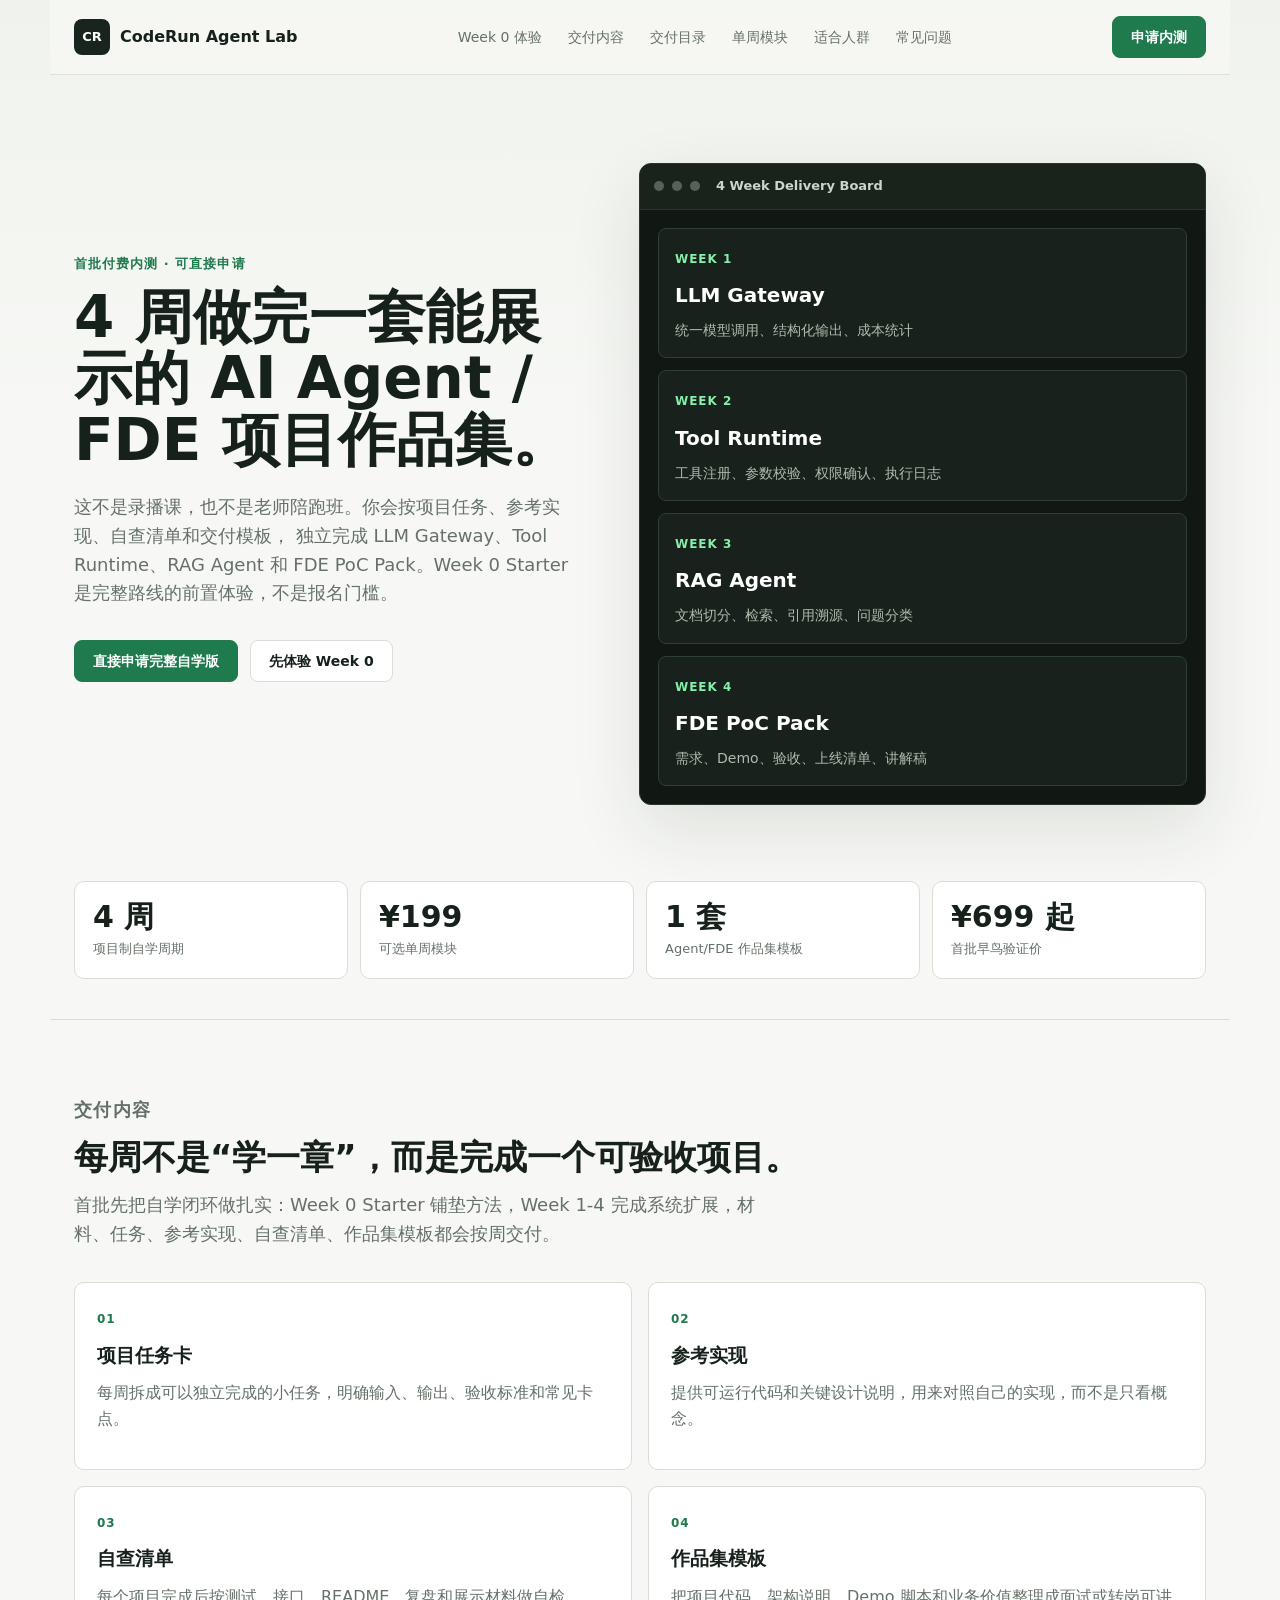
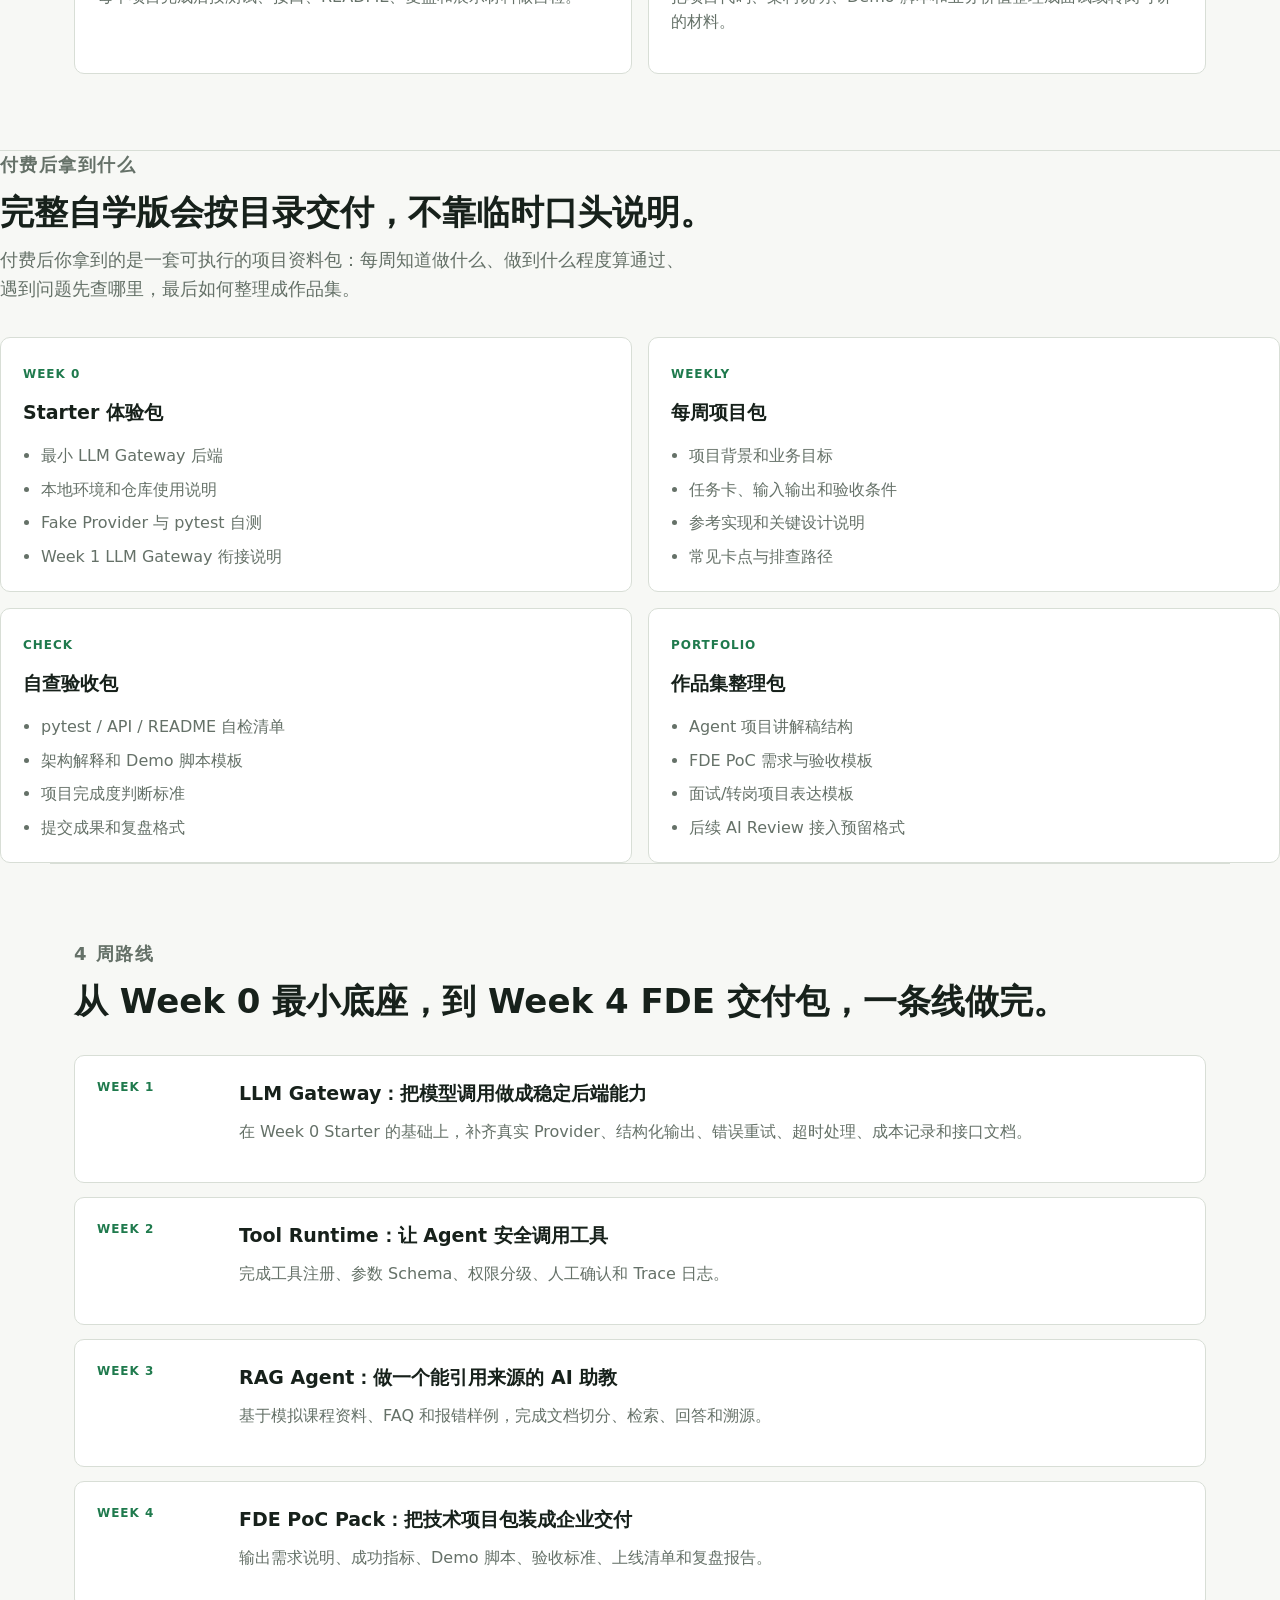
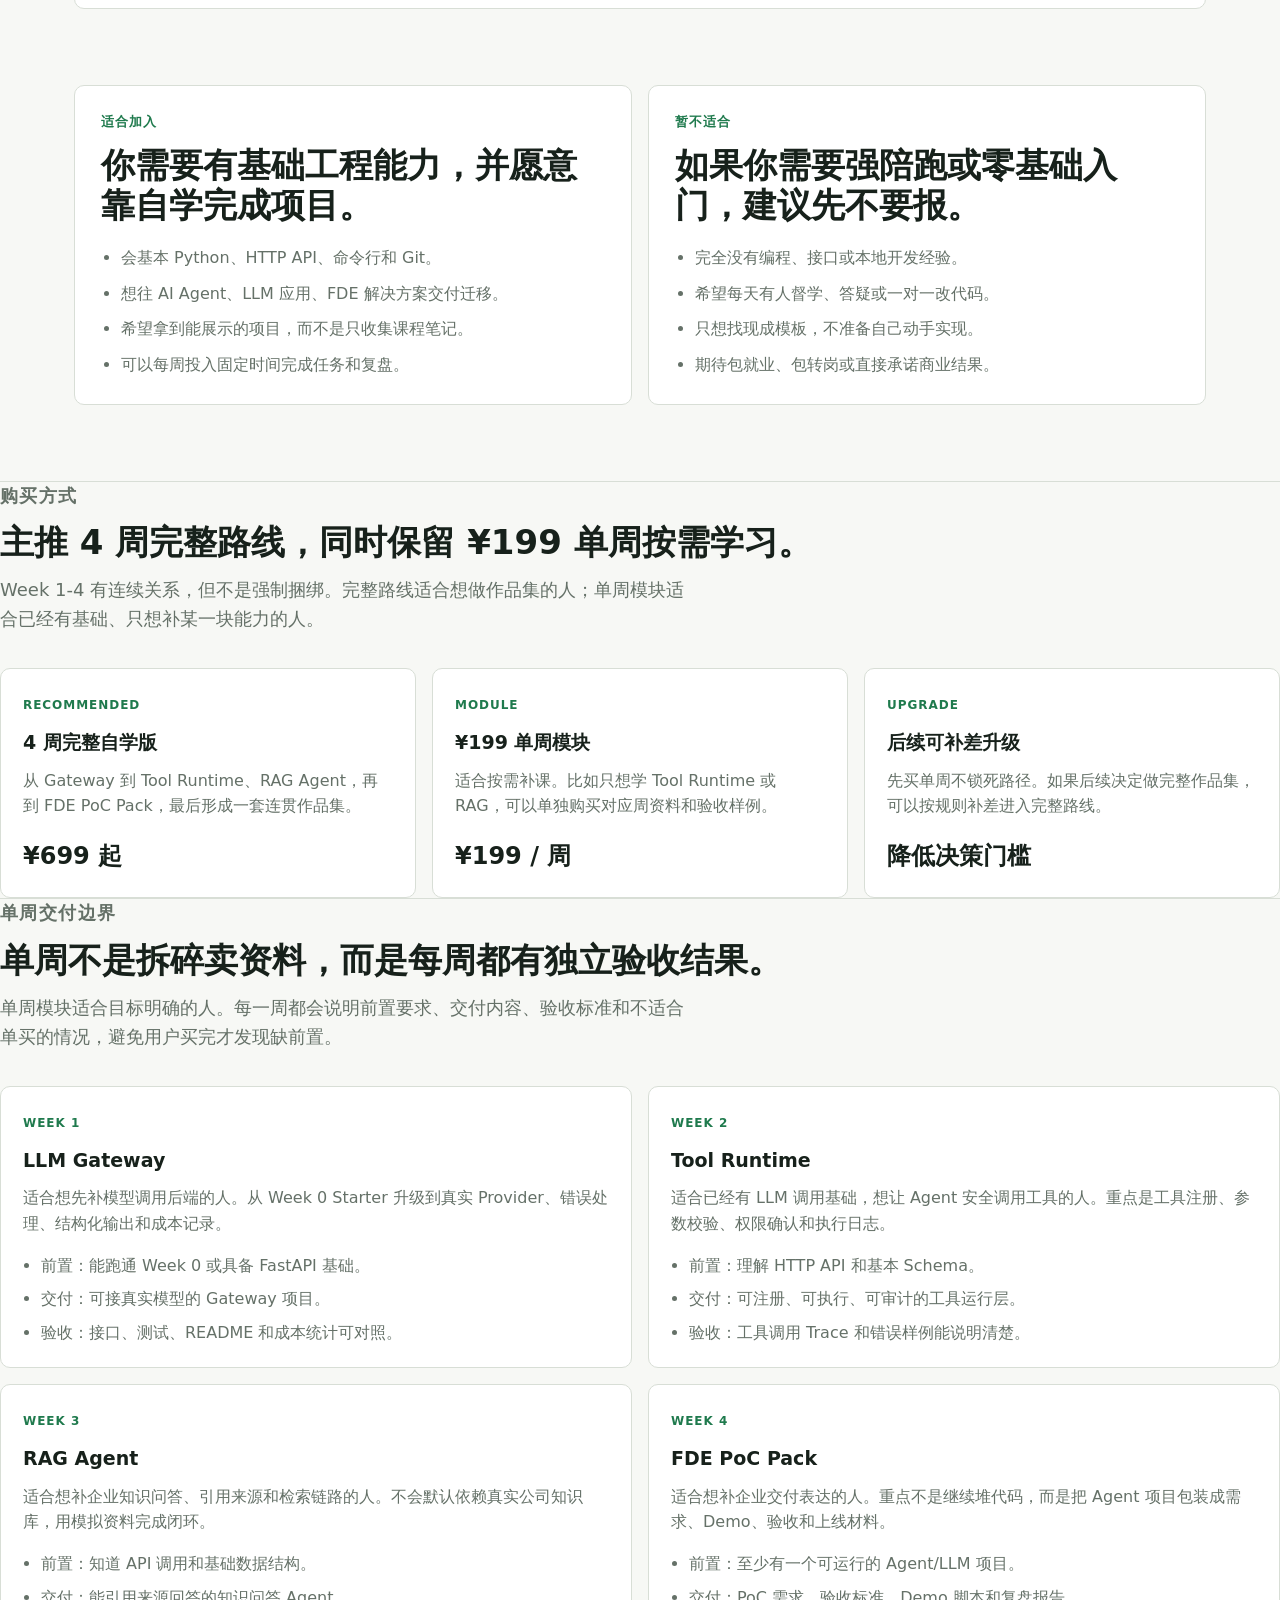
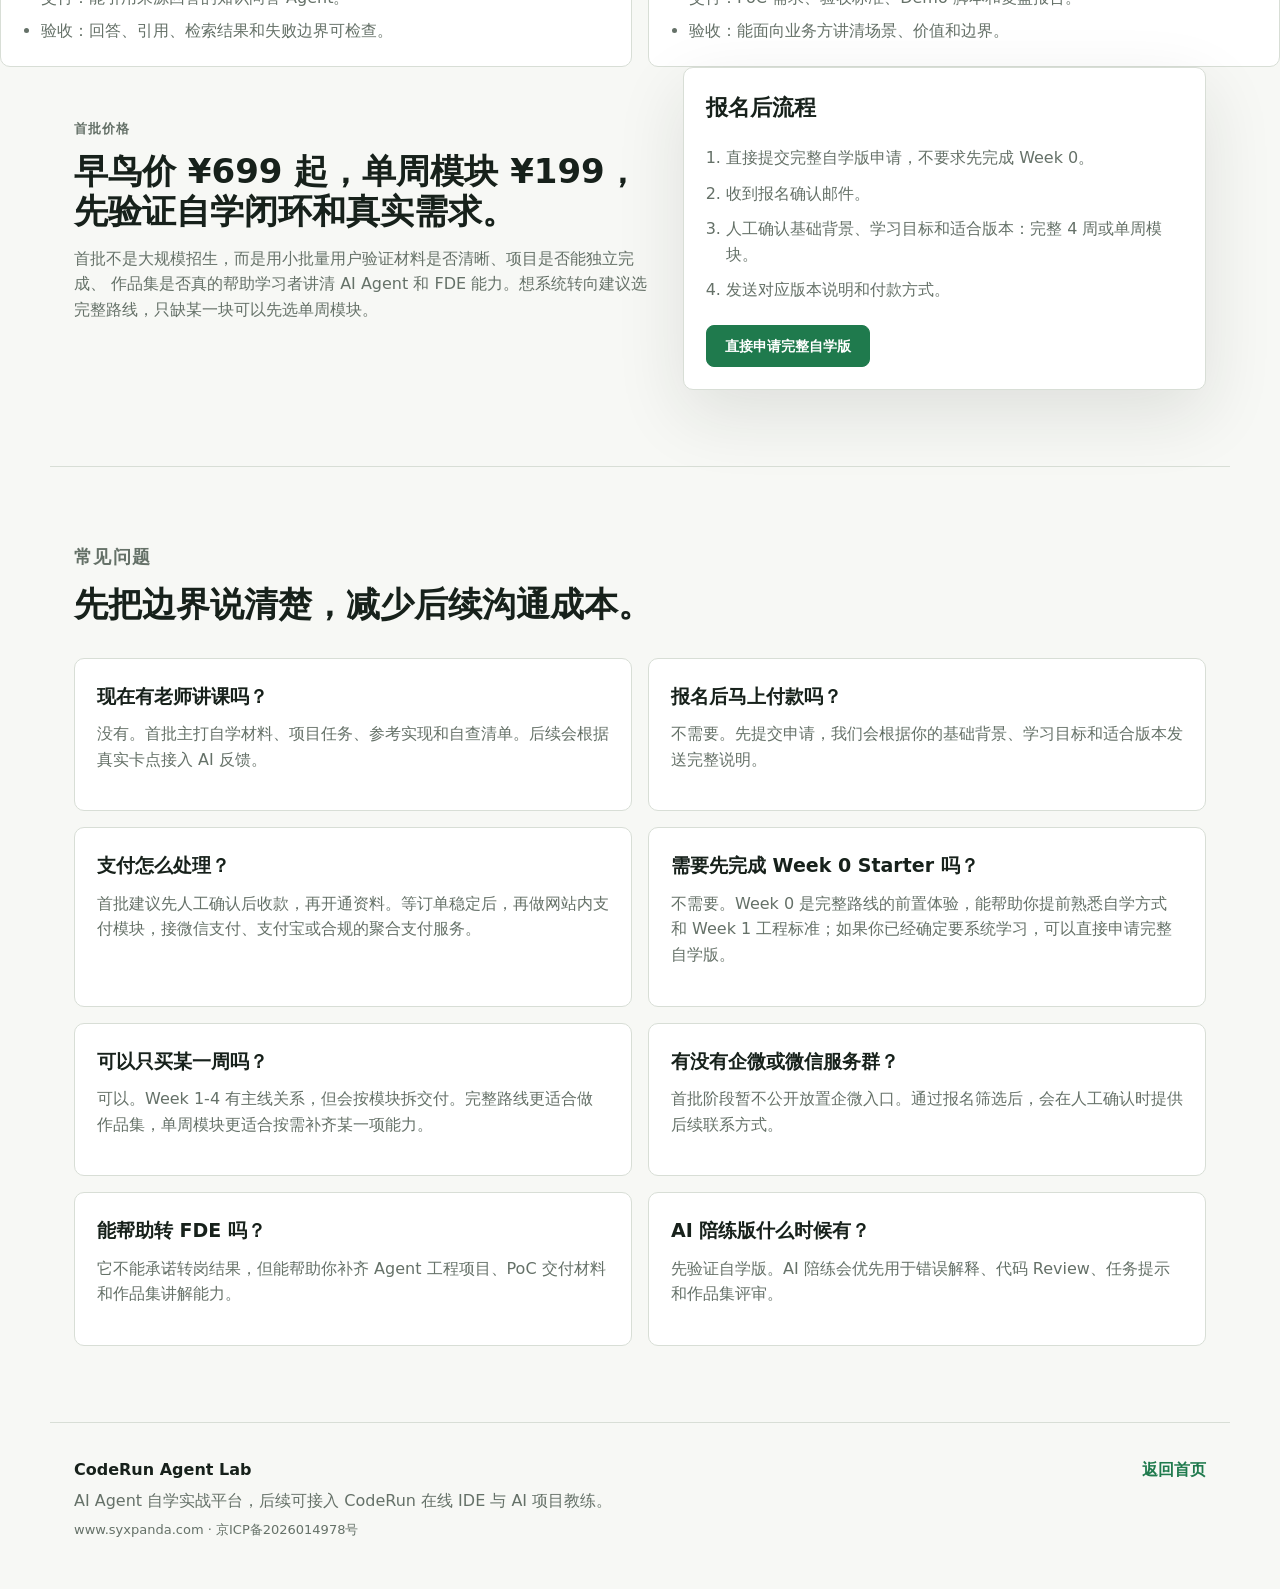
==== commit 39510865: "Define single week module deliverables" ====
--- a/program.html
+++ b/program.html
@@ -20,6 +20,7 @@
         <a href="./index.html#starter">Week 0 体验</a>
         <a href="#deliverables">交付内容</a>
         <a href="#delivery-catalog">交付目录</a>
+        <a href="#modules">单周模块</a>
         <a href="#fit">适合人群</a>
         <a href="#faq">常见问题</a>
       </nav>
@@ -234,7 +235,7 @@
         </div>
       </section>
 
-      <section class="module-section">
+      <section id="modules" class="module-section">
         <div class="section-heading">
           <p class="section-label">购买方式</p>
           <h2>主推 4 周完整路线，同时保留 ¥199 单周按需学习。</h2>
@@ -260,6 +261,58 @@
             <h3>后续可补差升级</h3>
             <p>先买单周不锁死路径。如果后续决定做完整作品集，可以按规则补差进入完整路线。</p>
             <strong>降低决策门槛</strong>
+          </article>
+        </div>
+      </section>
+
+      <section class="module-detail-section">
+        <div class="section-heading">
+          <p class="section-label">单周交付边界</p>
+          <h2>单周不是拆碎卖资料，而是每周都有独立验收结果。</h2>
+          <p>
+            单周模块适合目标明确的人。每一周都会说明前置要求、交付内容、验收标准和不适合单买的情况，避免用户买完才发现缺前置。
+          </p>
+        </div>
+        <div class="module-detail-grid">
+          <article>
+            <span>Week 1</span>
+            <h3>LLM Gateway</h3>
+            <p>适合想先补模型调用后端的人。从 Week 0 Starter 升级到真实 Provider、错误处理、结构化输出和成本记录。</p>
+            <ul>
+              <li>前置：能跑通 Week 0 或具备 FastAPI 基础。</li>
+              <li>交付：可接真实模型的 Gateway 项目。</li>
+              <li>验收：接口、测试、README 和成本统计可对照。</li>
+            </ul>
+          </article>
+          <article>
+            <span>Week 2</span>
+            <h3>Tool Runtime</h3>
+            <p>适合已经有 LLM 调用基础，想让 Agent 安全调用工具的人。重点是工具注册、参数校验、权限确认和执行日志。</p>
+            <ul>
+              <li>前置：理解 HTTP API 和基本 Schema。</li>
+              <li>交付：可注册、可执行、可审计的工具运行层。</li>
+              <li>验收：工具调用 Trace 和错误样例能说明清楚。</li>
+            </ul>
+          </article>
+          <article>
+            <span>Week 3</span>
+            <h3>RAG Agent</h3>
+            <p>适合想补企业知识问答、引用来源和检索链路的人。不会默认依赖真实公司知识库，用模拟资料完成闭环。</p>
+            <ul>
+              <li>前置：知道 API 调用和基础数据结构。</li>
+              <li>交付：能引用来源回答的知识问答 Agent。</li>
+              <li>验收：回答、引用、检索结果和失败边界可检查。</li>
+            </ul>
+          </article>
+          <article>
+            <span>Week 4</span>
+            <h3>FDE PoC Pack</h3>
+            <p>适合想补企业交付表达的人。重点不是继续堆代码，而是把 Agent 项目包装成需求、Demo、验收和上线材料。</p>
+            <ul>
+              <li>前置：至少有一个可运行的 Agent/LLM 项目。</li>
+              <li>交付：PoC 需求、验收标准、Demo 脚本和复盘报告。</li>
+              <li>验收：能面向业务方讲清场景、价值和边界。</li>
+            </ul>
           </article>
         </div>
       </section>
@@ -298,6 +351,10 @@
           <article>
             <h3>报名后马上付款吗？</h3>
             <p>不需要。先提交申请，我们会根据你的基础背景、学习目标和适合版本发送完整说明。</p>
+          </article>
+          <article>
+            <h3>支付怎么处理？</h3>
+            <p>首批建议先人工确认后收款，再开通资料。等订单稳定后，再做网站内支付模块，接微信支付、支付宝或合规的聚合支付服务。</p>
           </article>
           <article>
             <h3>需要先完成 Week 0 Starter 吗？</h3>
--- a/styles.css
+++ b/styles.css
@@ -722,6 +722,7 @@
 
 .program-detail-section,
 .module-section,
+.module-detail-section,
 .delivery-catalog-section,
 .week-section,
 .faq-section {
@@ -731,6 +732,7 @@
 .program-detail-grid,
 .catalog-grid,
 .module-grid,
+.module-detail-grid,
 .faq-list {
   display: grid;
   grid-template-columns: repeat(2, 1fr);
@@ -740,6 +742,7 @@
 .program-detail-grid article,
 .catalog-grid article,
 .module-grid article,
+.module-detail-grid article,
 .week-list article,
 .faq-list article,
 .offer-box {
@@ -785,6 +788,28 @@
   display: block;
   margin-top: 18px;
   font-size: 24px;
+}
+
+.module-detail-grid span {
+  display: inline-flex;
+  margin-bottom: 12px;
+  color: var(--green);
+  font-size: 12px;
+  font-weight: 800;
+  letter-spacing: 0.08em;
+  text-transform: uppercase;
+}
+
+.module-detail-grid p,
+.module-detail-grid li {
+  color: var(--muted);
+}
+
+.module-detail-grid ul {
+  display: grid;
+  gap: 8px;
+  margin: 16px 0 0;
+  padding-left: 18px;
 }
 
 .catalog-grid ul {
@@ -1122,6 +1147,7 @@
     .completion-grid,
     .answer-grid,
     .module-grid,
+    .module-detail-grid,
     .pricing-grid {
     grid-template-columns: repeat(2, 1fr);
   }
@@ -1166,6 +1192,7 @@
   .program-section,
   .program-detail-section,
   .module-section,
+  .module-detail-section,
   .delivery-catalog-section,
   .week-section,
   .program-fit-section,
@@ -1196,6 +1223,7 @@
   .program-detail-grid,
   .catalog-grid,
   .module-grid,
+  .module-detail-grid,
   .faq-list,
   .delivery-grid,
   .task-board,
